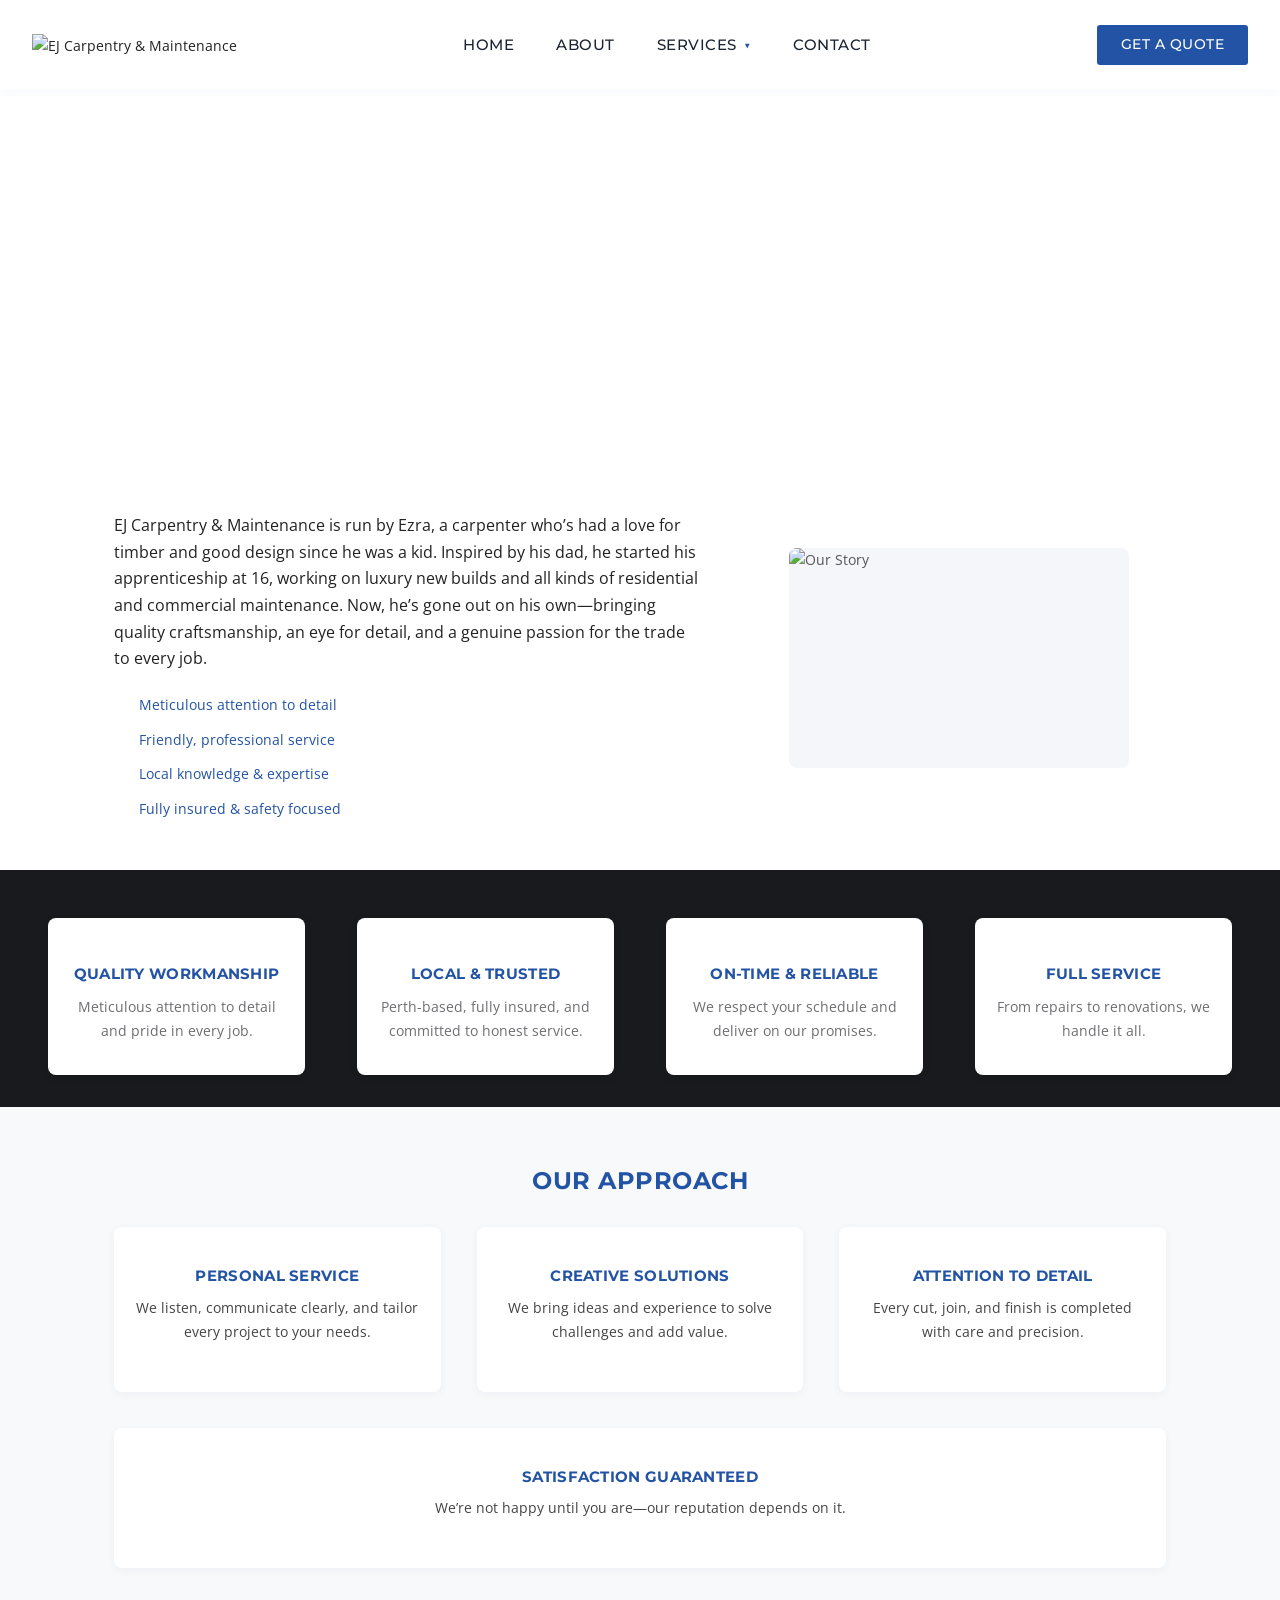
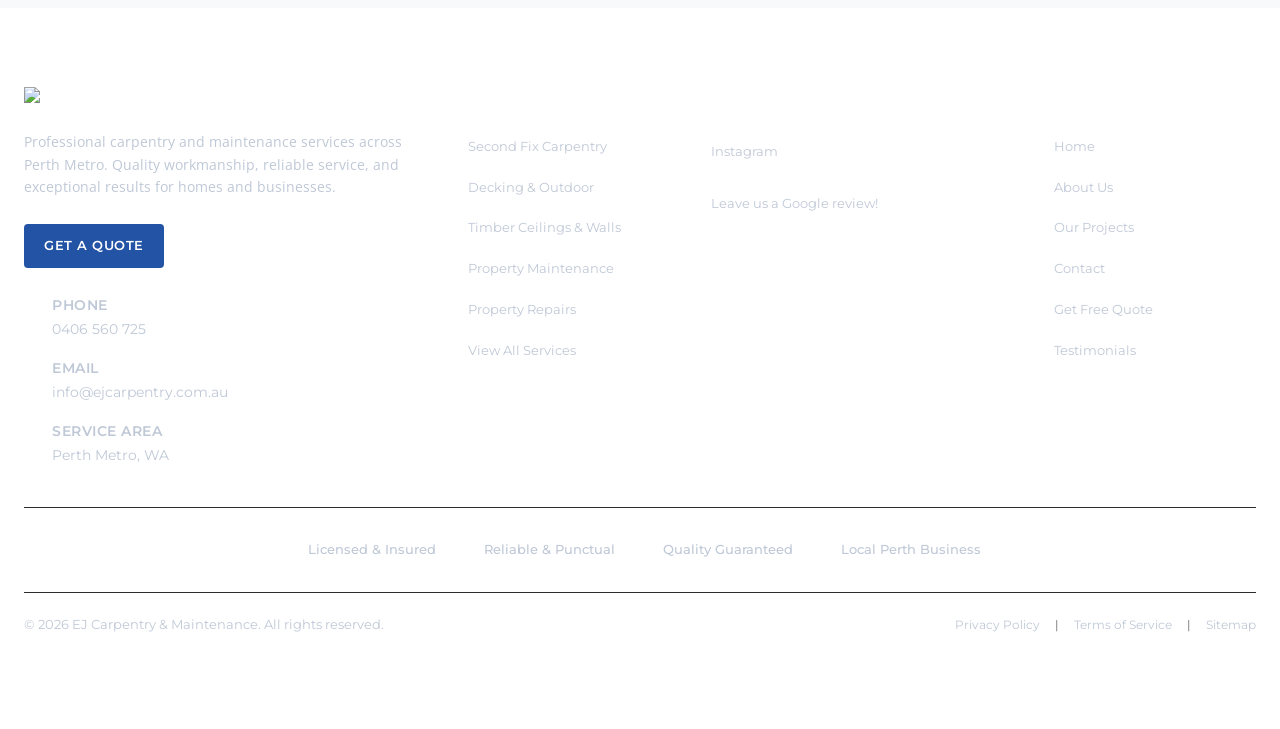
==== page-about.html @ 27dc1018 "Add files via upload" ====
<!DOCTYPE html>
<html lang="en-US">
<head>
    <!-- Basic Page Needs -->
    <meta charset="utf-8">
    <meta name="viewport" content="width=device-width, initial-scale=1, maximum-scale=1">
    <title>About EJ Carpentry &amp; Maintenance | Perth Carpentry Experts</title>
    <meta name="author" content="EJ Carpentry &amp; Maintenance">
    <meta name="description" content="Learn about EJ Carpentry &amp; Maintenance, your trusted local carpenter in Perth. Specializing in quality carpentry, property maintenance, decking, timber ceilings &amp; walls, and repairs for homes and businesses across Perth Metro. Reliable, professional, and fully insured.">
    <meta name="keywords" content="Perth carpentry, carpentry in Perth, local carpenter Perth, Perth carpenter, carpentry services Perth, property maintenance Perth, decking Perth, timber ceilings Perth, carpentry repairs Perth, EJ Carpentry, about EJ Carpentry, about Perth carpenter">
    <link rel="canonical" href="https://www.ejcarpentry.com.au/page-about.html">
    <!-- Open Graph / Facebook -->
    <meta property="og:title" content="About EJ Carpentry &amp; Maintenance | Perth Carpentry Experts">
    <meta property="og:description" content="Meet your local Perth carpenter. Learn about our experience, values, and commitment to quality carpentry and property maintenance in Perth.">
    <meta property="og:type" content="website">
    <meta property="og:url" content="https://www.ejcarpentry.com.au/page-about.html">
    <meta property="og:image" content="https://www.ejcarpentry.com.au/assets/ezimg/logo/wlogo.png">
    <!-- Twitter Card -->
    <meta name="twitter:card" content="summary_large_image">
    <meta name="twitter:title" content="About EJ Carpentry &amp; Maintenance | Perth Carpentry Experts">
    <meta name="twitter:description" content="Meet your local Perth carpenter. Learn about our experience, values, and commitment to quality carpentry and property maintenance in Perth.">
    <meta name="twitter:image" content="https://www.ejcarpentry.com.au/assets/ezimg/logo/wlogo.png">
    <!-- Favicon and Touch Icons  -->
    <link rel="shortcut icon" href="assets/img/ezfalcon.png">
    <link rel="apple-touch-icon-precomposed" href="assets/img/ezfalcon.png">
    <!-- Theme Style -->
    <link rel="stylesheet" type="text/css" href="style.css">
    <!-- Colors -->
    <link rel="stylesheet" type="text/css" href="assets/css/colors/color1.css" id="colors">
</head>
<body class="header-fixed page no-sidebar header-style-2 topbar-style-2 menu-has-search">

<!-- ========== NAVIGATION BAR START (DO NOT REMOVE) ========== -->
<div id="site-header-wrap">
    <div id="top-bar" class="top-bar-desktop-only">
        <div id="top-bar-inner" class="container">
            <div class="top-bar-inner-wrap">
                <div class="top-bar-content-centered-better">
                    <span class="service-area"><i class="fa fa-map-marker"></i> Service Area: Perth Metro, WA</span>
                    <span class="topbar-separator">|</span>
                    <span class="phone"><i class="fa fa-phone"></i> 0406 560 725</span>
                </div>
            </div>
        </div>
    </div>
    <style>
    .top-bar-desktop-only {
        background: #f5f5f5;
        border-bottom: 1px solid #e0e0e0;
        font-family: 'Open Sans', sans-serif;
        font-size: 1em;
        color: #444;
        display: flex;
        justify-content: center;
        align-items: center;
    }
    #top-bar-inner {
        width: 100%;
        display: flex;
        justify-content: center;
    }
    .top-bar-inner-wrap {
        width: 100%;
        display: flex;
        justify-content: center;
    }
    .top-bar-content-centered-better {
        display: flex;
        justify-content: center;
        align-items: center;
        gap: 48px;
        padding: 8px 0;
        width: 100%;
    }
    .top-bar-content-centered-better .service-area {
        color: #2353a4;
        font-weight: 500;
        font-size: 1em;
        display: flex;
        align-items: center;
        gap: 6px;
    }
    .top-bar-content-centered-better .phone {
        color: #444;
        font-weight: 500;
        font-size: 1em;
        display: flex;
        align-items: center;
        gap: 6px;
    }
    .topbar-separator {
        color: #bbb;
        font-size: 1.2em;
        font-weight: 400;
        margin: 0 24px;
    }
    @media (max-width: 900px) {
        .top-bar-desktop-only {
            display: none !important;
        }
    }
    </style>
    <header id="site-header">
        <div class="custom-navbar-container">
            <div class="navbar-logo">
                <a href="index.html" rel="home" class="main-logo">
                    <img src="assets/ezimg/logo/wlogo.png" alt="EJ Carpentry & Maintenance" width="186" height="39" data-retina="assets/img/logo-small@2x.png" data-width="186" data-height="39">
                </a>
            </div>
            <nav class="navbar-center-menu" id="main-navbar-menu">
                <ul class="navbar-menu">
                    <li><a href="index.html">HOME</a></li>
                    <li><a href="page-about.html">ABOUT</a></li>
                    <li class="menu-item-has-children services-dropdown">
                        <a href="page-services.html">SERVICES</a>
                        <ul class="sub-menu">
                            <li><a href="page-services.html">All services</a></li>
                            <li><a href="page-services.html#decking">Decking</a></li>
                            <li><a href="page-services.html#timber">Timber Ceilings &amp; Walls</a></li>
                            <li><a href="page-services.html#maintenance">Property Maintenance</a></li>

                            <li><a href="page-services.html#more">Second Fix Carpentry</a></li>
                        </ul>
                    </li>

                    <li><a href="page-contact.html">CONTACT</a></li>
                </ul>
            </nav>
            <div class="navbar-right-group">
                <a href="#contact-form" class="get-a-quote-btn">GET A QUOTE</a>
                <button class="navbar-hamburger" id="navbar-hamburger" aria-label="Open menu">
                    ☰
                </button>
            </div>
        </div>
    </header>
</div>
<!-- ========== NAVIGATION BAR END (DO NOT REMOVE) ========== -->

<!-- ========== MAIN CONTENT START (PUT YOUR CONTENT BELOW) ========== -->

<!-- Add sticky header CSS -->
<style>
#site-header-wrap, #site-header {
    position: sticky;
    top: 0;
    z-index: 1002;
    background: #fff;
    box-shadow: 0 2px 8px rgba(35,83,164,0.04);
}
@media (max-width: 900px) {
    #site-header-wrap, #site-header {
        position: sticky;
        top: 0;
        z-index: 1002;
    }
}
</style>

<!-- Add sticky header CSS (match index.html) -->
<style>
.header-fixed #site-header-wrap, .header-fixed #site-header {
    position: fixed;
    top: 0;
    left: 0;
    right: 0;
    z-index: 1002;
    background: #fff;
    box-shadow: 0 2px 8px rgba(35,83,164,0.04);
}
body.header-fixed {
    padding-top: 90px;
}
@media (max-width: 900px) {
    .header-fixed #site-header-wrap, .header-fixed #site-header {
        position: fixed;
        top: 0;
        left: 0;
        right: 0;
        z-index: 1002;
    }
    body.header-fixed {
        padding-top: 76px;
    }
}
</style>

<!-- HERO SECTION -->
<div class="about-hero-section" style="position: relative; width: 100%; height: 340px; background: url('assets/ezimg/home/hero/slider-1.jpg') center center/cover no-repeat; display: flex; flex-direction: column; align-items: center; justify-content: center;">
    <div style="position: relative; z-index: 2; display: flex; flex-direction: column; align-items: center; justify-content: center; width: 100%;">
        <h1 style="color: #fff; font-family: 'Montserrat', sans-serif; font-size: 2.2em; font-weight: 800; text-transform: uppercase; letter-spacing: 1.2px; margin: 0 0 10px 0; text-align: center;">About Us</h1>
        <div style="font-family: 'Open Sans', sans-serif; color: #fff; font-size: 1.08em; font-weight: 400; letter-spacing: 0.2px; text-align: center;">Professional Carpentry & Maintenance in Perth, WA</div>
    </div>
</div>

<!-- OUR STORY/VALUES SECTION (expanded) -->
<div class="about-story-section" style="background: #fff; padding: 64px 0 48px 0;">
    <div class="about-story-container" style="max-width: 1100px; margin: 0 auto; padding: 0 24px; display: flex; flex-wrap: wrap; gap: 48px; align-items: center;">
        <div class="about-story-text" style="flex: 2 1 400px; min-width: 320px;">
            <h2 style="font-family: 'Montserrat', sans-serif; font-size: 1.7em; font-weight: 700; color: #2353a4; margin-bottom: 18px; text-transform: uppercase; letter-spacing: 0.5px;"><!-- Add a title here --></h2>
            <p style="font-family: 'Open Sans', sans-serif; font-size: 1.12em; color: #222; line-height: 1.7;">
                EJ Carpentry & Maintenance is run by Ezra, a carpenter who’s had a love for timber and good design since he was a kid. Inspired by his dad, he started his apprenticeship at 16, working on luxury new builds and all kinds of residential and commercial maintenance. Now, he’s gone out on his own—bringing quality craftsmanship, an eye for detail, and a genuine passion for the trade to every job.
            </p>
            <p style="font-family: 'Open Sans', sans-serif; font-size: 1.12em; color: #222; line-height: 1.7;">
                <!-- Add more here for a sepparation of paragraph -->
            </p>
            <ul style="font-family: 'Open Sans', sans-serif; color: #2353a4; font-size: 1em; line-height: 1.7; padding-left: 18px; margin: 18px 0 0 0;">
                <li style="margin-bottom: 8px;"><i class="fa fa-check-circle" style="color:#2353a4; margin-right:7px;"></i> Meticulous attention to detail</li>
                <li style="margin-bottom: 8px;"><i class="fa fa-check-circle" style="color:#2353a4; margin-right:7px;"></i> Friendly, professional service</li>
                <li style="margin-bottom: 8px;"><i class="fa fa-check-circle" style="color:#2353a4; margin-right:7px;"></i> Local knowledge & expertise</li>
                <li><i class="fa fa-check-circle" style="color:#2353a4; margin-right:7px;"></i> Fully insured & safety focused</li>
            </ul>
        </div>
        <div class="about-story-image" style="flex: 1 1 320px; min-width: 260px; display: flex; align-items: center; justify-content: center;">
            <img src="assets/ezimg/home/370x250/Image2-370x250.jpg" alt="Our Story" style="width: 340px; height: 220px; object-fit: cover; border-radius: 8px; background: #f5f6fa;">
        </div>
    </div>
</div>

<!-- ICON INFO BOXES SECTION (black bg, white boxes, blue icons/titles, light grey text) -->
<style>
.about-icon-boxes-section {
    background: #181a1d;
    padding: 48px 0 32px 0;
}
.about-icon-box {
    background: #fff !important;
    border-radius: 8px;
    padding: 32px 18px;
    text-align: center;
    box-shadow: 0 2px 8px rgba(0,0,0,0.10);
    flex: 1 1 220px;
    min-width: 220px;
    margin: 0 8px;
}
.about-icon-box i, .about-icon-box h4 {
    color: #2353a4 !important;
}
.about-icon-box h4 {
    font-family: 'Montserrat', sans-serif;
    font-size: 1.1em;
    font-weight: 700;
    margin-bottom: 10px;
    text-transform: uppercase;
    letter-spacing: 0.3px;
}
.about-icon-box p {
    font-family: 'Open Sans', sans-serif;
    color: #6d6e71 !important;
    font-size: 1em;
    margin: 0;
}
</style>
<div class="about-icon-boxes-section">
    <div class="about-icon-boxes-container" style="max-width: 1200px; margin: 0 auto; display: flex; flex-wrap: wrap; gap: 36px; justify-content: center;">
        <div class="about-icon-box">
            <div style="font-size: 2.5em; margin-bottom: 12px;"><i class="autora-icon-quality"></i></div>
            <h4>Quality Workmanship</h4>
            <p>Meticulous attention to detail and pride in every job.</p>
        </div>
        <div class="about-icon-box">
            <div style="font-size: 2.5em; margin-bottom: 12px;"><i class="autora-icon-author"></i></div>
            <h4>Local & Trusted</h4>
            <p>Perth-based, fully insured, and committed to honest service.</p>
        </div>
        <div class="about-icon-box">
            <div style="font-size: 2.5em; margin-bottom: 12px;"><i class="autora-icon-time"></i></div>
            <h4>On-Time & Reliable</h4>
            <p>We respect your schedule and deliver on our promises.</p>
        </div>
        <div class="about-icon-box">
            <div style="font-size: 2.5em; margin-bottom: 12px;"><i class="fa fa-wrench"></i></div>
            <h4>Full Service</h4>
            <p>From repairs to renovations, we handle it all.</p>
        </div>
    </div>
</div>

<!-- OUR APPROACH SECTION -->
<div class="about-approach-section" style="background: #f8f9fa; padding: 56px 0 40px 0;">
    <div class="about-approach-container" style="max-width: 1100px; margin: 0 auto; padding: 0 24px;">
        <h2 style="font-family: 'Montserrat', sans-serif; font-size: 1.7em; font-weight: 700; color: #2353a4; margin-bottom: 28px; text-transform: uppercase; letter-spacing: 0.5px; text-align: center;">Our Approach</h2>
        <div style="display: flex; flex-wrap: wrap; gap: 36px; justify-content: center; align-items: flex-start;">
            <div style="flex: 1 1 260px; min-width: 220px; background: #fff; border-radius: 8px; padding: 28px 18px; text-align: center; box-shadow: 0 2px 8px rgba(35,83,164,0.06);">
                <div style="font-size: 2.2em; color: #2353a4; margin-bottom: 10px;"><i class="fa fa-handshake-o"></i></div>
                <h4 style="font-family: 'Montserrat', sans-serif; font-size: 1.08em; font-weight: 700; color: #2353a4; margin-bottom: 8px; text-transform: uppercase; letter-spacing: 0.3px;">Personal Service</h4>
                <p style="font-family: 'Open Sans', sans-serif; color: #444; font-size: 0.98em;">We listen, communicate clearly, and tailor every project to your needs.</p>
            </div>
            <div style="flex: 1 1 260px; min-width: 220px; background: #fff; border-radius: 8px; padding: 28px 18px; text-align: center; box-shadow: 0 2px 8px rgba(35,83,164,0.06);">
                <div style="font-size: 2.2em; color: #2353a4; margin-bottom: 10px;"><i class="fa fa-lightbulb-o"></i></div>
                <h4 style="font-family: 'Montserrat', sans-serif; font-size: 1.08em; font-weight: 700; color: #2353a4; margin-bottom: 8px; text-transform: uppercase; letter-spacing: 0.3px;">Creative Solutions</h4>
                <p style="font-family: 'Open Sans', sans-serif; color: #444; font-size: 0.98em;">We bring ideas and experience to solve challenges and add value.</p>
            </div>
            <div style="flex: 1 1 260px; min-width: 220px; background: #fff; border-radius: 8px; padding: 28px 18px; text-align: center; box-shadow: 0 2px 8px rgba(35,83,164,0.06);">
                <div style="font-size: 2.2em; color: #2353a4; margin-bottom: 10px;"><i class="fa fa-cogs"></i></div>
                <h4 style="font-family: 'Montserrat', sans-serif; font-size: 1.08em; font-weight: 700; color: #2353a4; margin-bottom: 8px; text-transform: uppercase; letter-spacing: 0.3px;">Attention to Detail</h4>
                <p style="font-family: 'Open Sans', sans-serif; color: #444; font-size: 0.98em;">Every cut, join, and finish is completed with care and precision.</p>
            </div>
            <div style="flex: 1 1 260px; min-width: 220px; background: #fff; border-radius: 8px; padding: 28px 18px; text-align: center; box-shadow: 0 2px 8px rgba(35,83,164,0.06);">
                <div style="font-size: 2.2em; color: #2353a4; margin-bottom: 10px;"><i class="fa fa-thumbs-up"></i></div>
                <h4 style="font-family: 'Montserrat', sans-serif; font-size: 1.08em; font-weight: 700; color: #2353a4; margin-bottom: 8px; text-transform: uppercase; letter-spacing: 0.3px;">Satisfaction Guaranteed</h4>
                <p style="font-family: 'Open Sans', sans-serif; color: #444; font-size: 0.98em;">We’re not happy until you are—our reputation depends on it.</p>
            </div>
        </div>
    </div>
</div>


<!-- ========== MAIN CONTENT END ========== -->

<!-- ========== FOOTER START (DO NOT REMOVE) ========== -->

<footer id="footer" class="custom-footer">
    <div class="footer-container">
        <!-- Footer Main Content -->
        <div class="footer-main">
            <!-- Company Info & Contact -->
            <div class="footer-section company-info">
                <img src="assets/ezimg/logo/blogo.png" alt="EJ Carpentry & Maintenance Logo" class="footer-logo">
                <p class="footer-description">
                    Professional carpentry and maintenance services across Perth Metro. Quality workmanship, reliable service, and exceptional results for homes and businesses.
                </p>
                <a href="#contact-form" class="footer-quote-btn">GET A QUOTE</a>
                <div class="footer-contact-info">
                    <div class="contact-item">
                        <i class="fa fa-phone"></i>
                        <div>
                            <span class="contact-label">Phone</span>
                            <a href="tel:0406560725">0406 560 725</a>
                        </div>
                    </div>
                    <div class="contact-item">
                        <i class="fa fa-envelope"></i>
                        <div>
                            <span class="contact-label">Email</span>
                            <a href="mailto:info@ejcarpentry.com.au">info@ejcarpentry.com.au</a>
                        </div>
                    </div>
                    <div class="contact-item">
                        <i class="fa fa-map-marker"></i>
                        <div>
                            <span class="contact-label">Service Area</span>
                            <span>Perth Metro, WA</span>
                        </div>
                    </div>
                </div>
            </div>
            <!-- Services -->
            <div class="footer-section services-section">
                <h3 class="footer-heading">Our Services</h3>
                <ul class="footer-services-list">
                    <li><a href="page-services.html#second-fix">Second Fix Carpentry</a></li>
                    <li><a href="page-services.html#decking">Decking & Outdoor</a></li>
                    <li><a href="page-services.html#timber">Timber Ceilings & Walls</a></li>
                    <li><a href="page-services.html#maintenance">Property Maintenance</a></li>
                    <li><a href="page-services.html#repairs">Property Repairs</a></li>
                    <li><a href="page-services.html">View All Services</a></li>
                </ul>
            </div>
            <!-- Social Media & Quote -->
            <div class="footer-section social-quote-section">
                <h3 class="footer-heading">Connect With Us</h3>
                <div class="social-media-links">
                    <a href="https://www.instagram.com/ejcarpentryperth/" class="social-link instagram">
                        <span>Instagram</span>
                    </a>
                    <a href="https://www.google.com/search?sca_esv=08bd8e8cec846723&rlz=1C1RXQR_enAU1032AU1032&biw=1920&bih=919&sxsrf=AE3TifPeW49uuhjkOarSR4eZjUa18ZDEkw:1755004799136&si=AMgyJEtREmoPL4P1I5IDCfuA8gybfVI2d5Uj7QMwYCZHKDZ-E7YZXuAmds8Ypba2EKTiUzhorrMTKtE_ER0H8uKC8iXpspwUWaAnAVx9rw0KBTqGuSzBZEDGRECk1MGV3msphlt_KM6PScI9pFAr9roP03vHrYOXSw%3D%3D&q=EJ+Carpentry+%26+Maintenance+Reviews&sa=X&ved=2ahUKEwiFxYatroWPAxUmumMGHX4YATAQ0bkNegQIHhAC" class="social-link google">
                        <span>Leave us a Google review!</span>
                    </a>
                </div>
            </div>
            <!-- Quick Links -->
            <div class="footer-section quick-links">
                <h3 class="footer-heading">Quick Links</h3>
                <ul class="footer-links-list">
                    <li><a href="index.html">Home</a></li>
                    <li><a href="page-about.html">About Us</a></li>
                    <li><a href="page-projects.html">Our Projects</a></li>
                    <li><a href="page-contact.html">Contact</a></li>
                    <li><a href="#contact-form">Get Free Quote</a></li>
                    <li><a href="page-testimonial.html">Testimonials</a></li>
                </ul>
            </div>
        </div>
        <!-- Trust Indicators -->
        <div class="footer-trust-section">
            <div class="trust-indicators">
                <div class="trust-item">
                    <i class="fa fa-shield"></i>
                    <span>Licensed & Insured</span>
                </div>
                <div class="trust-item">
                    <i class="fa fa-clock-o"></i>
                    <span>Reliable & Punctual</span>
                </div>
                <div class="trust-item">
                    <i class="fa fa-star"></i>
                    <span>Quality Guaranteed</span>
                </div>
                <div class="trust-item">
                    <i class="fa fa-users"></i>
                    <span>Local Perth Business</span>
                </div>
            </div>
        </div>
        <!-- Footer Bottom -->
        <div class="footer-bottom">
            <div class="footer-bottom-content">
                <div class="footer-copyright">
                    © <span id="footer-year"></span> EJ Carpentry & Maintenance. All rights reserved.
                </div>
                <div class="footer-legal">
                    <a href="#">Privacy Policy</a>
                    <span class="separator">|</span>
                    <a href="#">Terms of Service</a>
                    <span class="separator">|</span>
                    <a href="#">Sitemap</a>
                </div>
            </div>
        </div>
    </div>
</footer>

<!-- ========== FOOTER END ========== -->

<!-- Navbar CSS (copied from index.html) -->
<style>
.custom-navbar-container {
    display: flex;
    align-items: center;
    justify-content: space-between;
    max-width: 1400px;
    margin: 0 auto;
    padding: 0 32px;
    height: 90px;
    background: #fff;
    position: relative;
    z-index: 100;
}
.navbar-logo {
    flex: 0 0 auto;
    display: flex;
    align-items: center;
}
.navbar-center-menu {
    flex: 1 1 auto;
    display: flex;
    justify-content: center;
}
.navbar-menu {
    display: flex;
    gap: 38px;
    list-style: none;
    margin: 0;
    padding: 0;
    align-items: center;
}
.navbar-menu > li {
    position: relative;
}
.navbar-menu > li > a {
    font-family: 'Montserrat', sans-serif;
    font-size: 1.08em;
    font-weight: 500;
    color: #1a2330;
    text-decoration: none;
    text-transform: uppercase;
    letter-spacing: 0.5px;
    padding: 0 2px;
    transition: color 0.2s;
    background: none;
    border: none;
    outline: none;
    line-height: 90px;
    display: inline-block;
}
.navbar-menu > li > a:hover,
.navbar-menu > li > a:focus {
    color: #2353a4;
}
.services-dropdown {
    position: relative;
}
.services-dropdown > a:after {
    content: '\25BC';
    font-size: 0.7em;
    margin-left: 7px;
    vertical-align: middle;
    color: #2353a4;
}
.services-dropdown .sub-menu {
    display: none;
    position: absolute;
    left: 0;
    top: 100%;
    min-width: 210px;
    background: #fff;
    box-shadow: 0 4px 16px rgba(35,83,164,0.10);
    border-radius: 0 0 8px 8px;
    z-index: 1000;
    padding: 10px 0;
}
.services-dropdown:hover .sub-menu,
.services-dropdown:focus-within .sub-menu {
    display: block;
}
.services-dropdown .sub-menu li {
    width: 100%;
}
.services-dropdown .sub-menu a {
    display: block;
    padding: 10px 24px;
    color: #2353a4;
    font-family: 'Montserrat', sans-serif;
    font-size: 1em;
    font-weight: 500;
    text-decoration: none;
    transition: background 0.2s, color 0.2s;
    border: none;
    background: none;
}
.services-dropdown .sub-menu a:hover {
    background: #2353a4;
    color: #fff;
}
.navbar-right-group {
    display: flex;
    align-items: center;
    gap: 10px;
    min-width: 0;
}
.navbar-hamburger {
    display: none;
    background: none;
    border: none;
    cursor: pointer;
    margin-left: 8px;
    font-size: 28px;
    color: #2353a4;
    font-weight: bold;
    line-height: 1;
    padding: 8px;
    border-radius: 4px;
    transition: all 0.3s;
}
.navbar-hamburger:hover {
    background: #f0f0f0;
}
@media (max-width: 900px) {
    .top-bar-desktop-only {
        display: none !important;
    }
    .custom-navbar-container {
        padding: 0 4px;
        height: 76px;
    }
    .navbar-logo {
        padding-top: 8px;
        padding-bottom: 8px;
    }
    .navbar-logo img {
        width: 98px !important;
        height: auto !important;
        max-height: 32px;
    }
    .navbar-center-menu {
        display: none !important;
    }
    .navbar-hamburger {
        color: #2353a4 !important;
        background: none !important;
        border: none;
        font-size: 32px;
        font-weight: bold;
        line-height: 1;
        padding: 8px;
        border-radius: 4px;
        transition: all 0.3s;
        display: flex !important;
        align-items: center;
        justify-content: center;
    }
    .navbar-hamburger:focus,
    .navbar-hamburger:active,
    .navbar-hamburger:visited,
    .navbar-hamburger:hover {
        color: #2353a4 !important;
        background: none !important;
        outline: none !important;
    }
    .navbar-menu-mobile {
        display: flex;
        flex-direction: column;
        position: absolute;
        top: 60px;
        right: 0;
        width: 100vw;
        background: #fff;
        box-shadow: 0 4px 16px rgba(35,83,164,0.10);
        z-index: 2000;
        padding: 20px 0 10px 0;
        align-items: flex-start;
    }
    .navbar-menu-mobile li {
        width: 100%;
        padding: 0 24px;
        margin-bottom: 8px;
    }
    .navbar-menu-mobile li a {
        font-size: 1.1em;
        color: #222;
        font-weight: 500;
        line-height: 2.2;
        text-transform: uppercase;
        text-decoration: none;
        display: block;
        padding: 8px 0;
    }
    .navbar-menu-mobile .services-dropdown .sub-menu {
        position: static;
        box-shadow: none;
        border-radius: 0;
        min-width: 0;
        padding: 0;
        display: none;
    }
    .navbar-menu-mobile .services-dropdown.open .sub-menu {
        display: block;
    }
    .navbar-menu-mobile .services-dropdown > a:after {
        content: '\25BC';
        font-size: 0.7em;
        margin-left: 7px;
        vertical-align: middle;
        color: #222;
    }
    .navbar-menu-mobile .mobile-quote-btn {
        margin-top: 16px;
        padding: 0 24px;
    }
    .navbar-menu-mobile .mobile-quote-btn a {
        background: #2353a4;
        color: #fff;
        font-family: 'Montserrat', sans-serif;
        font-weight: 500;
        font-size: 1em;
        padding: 12px 24px;
        border: none;
        border-radius: 3px;
        text-transform: uppercase;
        letter-spacing: 0.5px;
        text-decoration: none;
        box-shadow: none;
        white-space: nowrap;
        height: auto;
        line-height: 1.7;
        vertical-align: middle;
        text-align: center;
        transition: background 0.2s, color 0.2s;
        display: block;
        width: 100%;
    }
    .navbar-menu-mobile .mobile-quote-btn a:hover {
        background: #19305a;
        color: #fff;
    }
    .get-a-quote-btn {
        display: none !important;
    }
    .navbar-right-group {
        gap: 0;
    }
}
</style>
<style>
.get-a-quote-btn {
    background: #2353a4 !important;
    color: #fff !important;
    font-family: 'Montserrat', sans-serif !important;
    font-weight: 500 !important;
    font-size: 1em !important;
    padding: 8px 24px !important;
    border: none !important;
    border-radius: 3px !important;
    text-transform: uppercase !important;
    letter-spacing: 0.5px !important;
    text-decoration: none !important;
    box-shadow: none !important;
    margin: 0 !important;
    white-space: nowrap !important;
    height: auto !important;
    line-height: 1.7 !important;
    vertical-align: middle !important;
    display: inline-block !important;
    transition: background 0.2s, color 0.2s !important;
    min-width: 0 !important;
    max-width: 100% !important;
    overflow: visible !important;
}
@media (max-width: 900px) {
    .get-a-quote-btn {
        display: none !important;
        visibility: hidden !important;
        opacity: 0 !important;
        position: absolute !important;
        left: -9999px !important;
    }
}
.get-a-quote-btn:hover {
    background: #19305a !important;
    color: #fff !important;
}
</style>
<!-- Navbar JS (copied from index.html) -->
<script>
// Hamburger menu toggle for mobile
const hamburger = document.getElementById('navbar-hamburger');
const mainMenu = document.getElementById('main-navbar-menu');
let mobileMenu = null;
function closeMobileMenu() {
    if (mobileMenu) {
        mobileMenu.remove();
        mobileMenu = null;
        hamburger.setAttribute('aria-expanded', 'false');
    }
}
function openMobileMenu() {
    closeMobileMenu();
    mobileMenu = document.createElement('ul');
    mobileMenu.className = 'navbar-menu-mobile';
    mobileMenu.innerHTML = `
        <li><a href="index.html">HOME</a></li>
        <li><a href="page-about.html">ABOUT</a></li>
        <li class="services-dropdown">
            <a href="page-services.html" tabindex="0">SERVICES</a>
            <ul class="sub-menu">
                <li><a href="page-services.html#second-fix">Second Fix Carpentry</a></li>
                <li><a href="page-services.html#decking">Decking</a></li>
                <li><a href="page-services.html#timber">Timber Ceilings &amp; Walls</a></li>
                <li><a href="page-services.html#maintenance">Property Maintenance</a></li>
                <li><a href="page-services.html#repairs">Property Repairs</a></li>
                <li><a href="page-services.html#more">And More</a></li>
            </ul>
        </li>
        <li><a href="page-projects.html">PROJECTS</a></li>
        <li><a href="page-contact.html">CONTACT</a></li>
        <li class="mobile-quote-btn"><a href="#contact-form">GET A QUOTE</a></li>
    `;
    document.querySelector('.custom-navbar-container').appendChild(mobileMenu);
    // Dropdown toggle for services
    const servicesDropdown = mobileMenu.querySelector('.services-dropdown > a');
    const subMenu = mobileMenu.querySelector('.services-dropdown .sub-menu');
    servicesDropdown.addEventListener('click', function(e) {
        e.preventDefault();
        this.parentElement.classList.toggle('open');
        this.setAttribute('aria-expanded', this.parentElement.classList.contains('open'));
    });
    servicesDropdown.addEventListener('keydown', function(e) {
        if (e.key === 'Enter' || e.key === ' ') {
            e.preventDefault();
            this.parentElement.classList.toggle('open');
            this.setAttribute('aria-expanded', this.parentElement.classList.contains('open'));
        }
    });
    subMenu.querySelectorAll('a').forEach(link => {
        link.addEventListener('click', function(e) {
            closeMobileMenu();
        });
    });
    mobileMenu.querySelectorAll('> li > a:not([href="page-services.html"])').forEach(link => {
        link.addEventListener('click', closeMobileMenu);
    });
    hamburger.setAttribute('aria-expanded', 'true');
}
hamburger.addEventListener('click', function() {
    if (mobileMenu) {
        closeMobileMenu();
    } else {
        openMobileMenu();
    }
});
hamburger.setAttribute('aria-expanded', 'false');
hamburger.setAttribute('tabindex', '0');
hamburger.addEventListener('keydown', function(e) {
    if (e.key === 'Enter' || e.key === ' ') {
        e.preventDefault();
        if (mobileMenu) {
            closeMobileMenu();
        } else {
            openMobileMenu();
        }
    }
});
window.addEventListener('resize', function() {
    if (window.innerWidth > 900) {
        closeMobileMenu();
    }
});
</script>
<!-- ========== END NAVBAR CSS & JS ========== -->

<!-- Footer CSS (copied from index.html) -->
<style>
.custom-footer {
    background: #1d1d1d;
    color: #fff;
    padding: 60px 0 0 0;
    font-family: 'Montserrat', sans-serif;
}
.footer-container {
    max-width: 1400px;
    margin: 0 auto;
    padding: 0 24px;
}
.footer-main {
    display: grid;
    grid-template-columns: 2fr 1fr 1.5fr 1fr;
    gap: 40px;
    padding-bottom: 40px;
    border-bottom: 1px solid #2c2c2c;
}
.company-info {
    grid-column: 1;
}
.footer-logo {
    width: 180px;
    height: auto;
    margin-bottom: 20px;
}
.footer-description {
    color: #bfc8d6 !important;
    font-size: 1em;
    line-height: 1.6;
    margin-bottom: 25px;
    font-family: 'Open Sans', sans-serif;
}
.footer-contact-info {
    display: flex;
    flex-direction: column;
    gap: 15px;
}
.contact-item {
    display: flex;
    align-items: flex-start;
    gap: 12px;
}
.contact-item i {
    color: #2353a4;
    font-size: 16px;
    margin-top: 2px;
    width: 16px;
}
.contact-item div {
    display: flex;
    flex-direction: column;
}
.contact-label {
    color: #fff;
    font-size: 0.9em;
    font-weight: 600;
    text-transform: uppercase;
    letter-spacing: 0.5px;
}
.contact-item a, .contact-item span {
    color: #bfc8d6;
    text-decoration: none;
    font-size: 1em;
    transition: color 0.2s;
}
.contact-item a:hover {
    color: #2353a4;
}
.services-section {
    grid-column: 2;
}
.footer-heading {
    color: #fff;
    font-size: 1.1em;
    font-weight: 600;
    margin-bottom: 20px;
    text-transform: uppercase;
    letter-spacing: 0.5px;
}
.footer-services-list, .footer-links-list {
    list-style: none;
    padding: 0;
    margin: 0;
    display: flex;
    flex-direction: column;
    gap: 10px;
}
.footer-services-list a, .footer-links-list a {
    color: #bfc8d6;
    text-decoration: none;
    font-size: 0.95em;
    transition: color 0.2s;
    display: block;
    padding: 2px 0;
}
.footer-services-list a:hover, .footer-links-list a:hover {
    color: #2353a4;
}
.social-quote-section {
    grid-column: 3;
}
.social-media-links {
    display: flex;
    flex-direction: column;
    gap: 12px;
    margin-bottom: 25px;
}
.social-link {
    display: block;
    color: #bfc8d6;
    text-decoration: none;
    font-size: 0.95em;
    transition: color 0.2s;
    padding: 8px 0;
}
.social-link:hover {
    color: #2353a4;
}
.footer-quote-section {
    background: rgba(35, 83, 164, 0.1);
    padding: 20px;
    border-radius: 6px;
    border: 1px solid rgba(35, 83, 164, 0.2);
    margin-bottom: 25px;
}
.footer-quote-section h4 {
    color: #fff;
    font-size: 1em;
    font-weight: 600;
    margin-bottom: 8px;
    text-transform: uppercase;
    letter-spacing: 0.3px;
}
.footer-quote-section p {
    color: #fff;
    font-size: 0.9em;
    margin-bottom: 15px;
    line-height: 1.4;
    font-family: 'Open Sans', sans-serif;
}
.footer-quote-btn {
    display: inline-block;
    background: #2353a4;
    color: #fff;
    padding: 10px 20px;
    text-decoration: none;
    font-size: 0.9em;
    font-weight: 600;
    text-transform: uppercase;
    letter-spacing: 0.5px;
    border-radius: 4px;
    transition: background 0.2s;
    text-align: center;
    width: auto;
    margin-bottom: 25px;
}
.footer-quote-btn:hover {
    background: #19305a;
    color: #fff;
}
.quick-links {
    grid-column: 4;
}
.footer-trust-section {
    padding: 30px 0;
    border-bottom: 1px solid #2c2c2c;
}
.trust-indicators {
    display: flex;
    justify-content: center;
    gap: 40px;
    flex-wrap: wrap;
}
.trust-item {
    display: flex;
    align-items: center;
    gap: 8px;
    color: #bfc8d6;
    font-size: 0.9em;
    font-weight: 500;
}
.trust-item i {
    color: #2353a4;
    font-size: 16px;
}
.footer-bottom {
    padding: 20px 0;
}
.footer-bottom-content {
    display: flex;
    justify-content: space-between;
    align-items: center;
    flex-wrap: wrap;
    gap: 20px;
}
.footer-copyright {
    color: #bfc8d6;
    font-size: 0.9em;
}
.footer-legal {
    display: flex;
    align-items: center;
    gap: 15px;
    flex-wrap: wrap;
}
.footer-legal a {
    color: #bfc8d6;
    text-decoration: none;
    font-size: 0.85em;
    transition: color 0.2s;
}
.footer-legal a:hover {
    color: #2353a4;
}
.separator {
    color: #666;
    font-size: 0.85em;
}
@media (max-width: 1024px) {
    .footer-main {
        grid-template-columns: 1fr 1fr;
        gap: 30px;
    }
    .company-info {
        grid-column: 1 / -1;
    }
    .services-section {
        grid-column: 1;
    }
    .social-quote-section {
        grid-column: 2;
    }
    .quick-links {
        grid-column: 1 / -1;
    }
}
@media (max-width: 700px) {
    .custom-footer {
        padding: 40px 0 0 0;
    }
    .footer-main {
        grid-template-columns: 1fr;
        gap: 30px;
    }
    .company-info, .services-section, .social-quote-section, .quick-links {
        grid-column: 1;
    }
    .trust-indicators {
        gap: 20px;
    }
    .footer-bottom-content {
        flex-direction: column;
        text-align: center;
    }
}
</style>
<script>
// Set current year in copyright
    document.addEventListener('DOMContentLoaded', function() {
        var yearSpan = document.getElementById('footer-year');
        if (yearSpan) yearSpan.textContent = new Date().getFullYear();
    });
</script>
</body>
</html>
---- style.css ----
/**
  * Name: Autora
  * Version: 1.0.1
  * Author: Themesflat
  * Author URI: http://www.themesflat.com
*/

@import url('https://fonts.googleapis.com/css?family=Montserrat:100,100i,200,200i,300,300i,400,400i,500,500i,600,600i,700,700i,800,800i,900,900i | Open+Sans:300,300i,400,400i,600,600i,700,700i,800,800i | Hind:300,400,500,600,700');

@import "assets/css/bootstrap.css";
@import "assets/css/animate.css";
@import "assets/css/animsition.css";
@import "assets/css/woocommerce.css";
@import "assets/css/owl.carousel.css";
@import "assets/css/font-awesome.css";
@import "assets/css/ionicons.css";
@import "assets/css/font-etline.css";
@import "assets/css/autora-icons.css";
@import "assets/css/shortcodes.css";

/* For Revolution Slider */
@import "includes/rev-slider/css/settings.css";
@import "includes/rev-slider/css/layers.css";
@import "includes/rev-slider/css/navigation.css";

/**
  *	Reset Browsers
  * General
  * Elements
  * Forms
  * Typography
  * Extra classes
  * Layouts
  * Column
  * Effect
  * Rev Slider
  * Top Bar
  * Header
  * Featured Title
  * Blog Post
  * Widgets
  * Pagination
  * Footer
  * Bottom
  * Scroll Top
  * Switcher
  * Boxed
  * Media Queries
*/

/* Reset Browsers
-------------------------------------------------------------- */
html,body,div,span,applet,object,iframe,h1,h2,h3,h4,h5,h6,p,blockquote,pre,a,abbr,acronym,address,big,cite,code,del,dfn,em,img,ins,kbd,q,s,samp,small,strike,strong,sub,sup,tt,var,b,u,i,center,dl,dt,dd,ol,ul,li,fieldset,form,label,legend,table,caption,tbody,tfoot,thead,tr,th,td,article,aside,canvas,details,embed,figure,figcaption,footer,header,hgroup,menu,nav,output,ruby,section,summary,time,mark,audio,video{margin:0;padding:0;border:0;outline:0;font-size:100%;font:inherit;vertical-align:baseline;font-family:inherit;font-size:100%;font-style:inherit;font-weight:inherit;}article,aside,details,figcaption,figure,footer,header,hgroup,menu,nav,section{display:block}html{font-size:62.5%;overflow-y:scroll;-webkit-text-size-adjust:100%;-ms-text-size-adjust:100%;}*,*:before,*:after{-webkit-box-sizing:border-box;-moz-box-sizing:border-box;box-sizing:border-box;}body{background:#fff;line-height:1;}article,aside,details,figcaption,figure,footer,header,main,nav,section{display:block}ol,ul{list-style:none}table{border-collapse:collapse;border-spacing:0;}caption,th,td{font-weight:normal;text-align:left;}blockquote:before,blockquote:after,q:before,q:after{content:'';content:none;}blockquote,q{quotes:none}a:focus{outline:none}a:hover,a:active{outline:0}a img{border:0}img{max-width:100%;height:auto;}select{max-width:100%}

/* General
-------------------------------------------------------------- */
body,
button,
input,
select,
textarea { font-family: 'Open Sans', sans-serif; font-weight: 400; color: #555555; font-size: 14px; line-height: 24px; background-color: #fff; -webkit-font-smoothing: antialiased; -moz-osx-font-smoothing: grayscale; text-rendering: optimizeLegibility; overflow-x: hidden; overflow-y: auto; }
img { height: auto; max-width: 100%; vertical-align: middle; -ms-interpolation-mode: bicubic }
p { margin: 0 0 20px; }
strong,
b,
cite { font-weight: bold; }
dfn,
cite,
em,
i,
blockquote { font-style: italic; }
blockquote { position: relative; background-color: transparent;  margin: 0px; padding: 0 0 0 32px; }
blockquote > p:last-child { margin-bottom: 0; }
blockquote cite { position: absolute; right: 0; bottom: 0; }
blockquote em,
blockquote i { font-style: normal; }
abbr,
acronym { border-bottom: 1px dotted #e0e0e0; cursor: help; }
mark,
ins { text-decoration: none; }
sup,
sub { font-size: 75%; height: 0; line-height: 0; position: relative; vertical-align: baseline; }
sup { top: -6px; }
sub { bottom: -3px; }
small { font-size: 75%; }
big { font-size: 125%; }
address { font-style: italic; margin: 0 0 20px; }
code,
kbd,
tt,
var,
samp,
pre { margin: 20px 0; padding: 4px 12px; background: #f5f5f5; border: 1px solid #e0e0e0; overflow-x: auto;  -webkit-hyphens: none; -moz-hyphens: none; hyphens: none; border-radius: 0; height: auto; }

/* Elements
-------------------------------------------------------------- */
html { -webkit-box-sizing: border-box; -moz-box-sizing: border-box; box-sizing: border-box; }
*,
*:before,
*:after { -webkit-box-sizing: inherit; -moz-box-sizing: inherit; box-sizing: inherit; }
hr { background-color: #e0e0e0; border: 0; height: 1px; margin-bottom: 20px; }

/* List */
ul,
ol { padding: 0; margin: 0 0 20px 20px; }
ul { list-style: disc; }
ol { list-style: decimal; }
li > ul,
li > ol { margin-bottom: 0; }
li { list-style: none;}
ul li,
ol li { padding: 0.1em 0; }
dl,
dd { margin: 0 0 20px; }
dt { font-weight: bold; }
del, .disable { text-decoration: line-through; filter: alpha(opacity=50); opacity: 0.5;}

/* Table */
table,
th,
td { border: 1px solid #e0e0e0; }
table { border-collapse: separate; border-spacing: 0; border-width: 1px 0 0 1px; margin: 0 0 30px; table-layout: fixed; width: 100%; }
caption, th, td { font-weight: normal; text-align: left; }
th { border-width: 0 1px 1px 0; font-weight: bold; }
td { border-width: 0 1px 1px 0; }
th,
td { padding: 8px 12px; }
a:hover { text-decoration: none; }

/* Media */
embed,
iframe,
object,
video { margin-bottom: 20px; max-width: 100%; vertical-align: middle; }
p > embed,
p > iframe,
p > object,
p > video { margin-bottom: 0; }

/* Accessibility - Text meant only for screen readers */
.screen-reader-text { clip: rect(1px, 1px, 1px, 1px); position: absolute !important; height: 1px; width: 1px; overflow: hidden; }
.screen-reader-text:focus { background-color: #f1f1f1; border-radius: 3px; box-shadow: 0 0 2px 2px rgba(0, 0, 0, 0.6); clip: auto !important; color: #21759b; display: block; height: auto; left: 5px; line-height: normal; padding: 15px 23px 14px; text-decoration: none; top: 5px; width: auto; z-index: 100000; }

/* Forms
-------------------------------------------------------------- */
/* Fixes */
button,
input { line-height: normal; }
button, input, select, textarea { font-size: 100%; line-height: inherit; margin: 0; vertical-align: baseline; }
input,
textarea { font-size: 1em; max-width: 100%; background-image: -webkit-linear-gradient(rgba(255, 255, 255, 0), rgba(255, 255, 255, 0)); /* Removing the inner shadow on iOS inputs */ }
textarea { overflow: auto; /* Removes default vertical scrollbar in IE6/7/8/9 */ vertical-align: top; /* Improves readability and alignment in all browsers */ }
input[type="checkbox"] { display: inline; }
button,
input[type="button"],
input[type="reset"],
input[type="submit"] { line-height: 1; cursor: pointer; -webkit-appearance: button; border: 0; }
input[type="checkbox"],
input[type="radio"] { padding: 0; /* Addresses excess padding in IE8/9 */ }
input[type="search"] { -webkit-appearance: textfield; /* Addresses appearance set to searchfield in S5, Chrome */ }
input[type="search"]::-webkit-search-decoration { /* Corrects inner padding displayed oddly in S5, Chrome on OSX */ -webkit-appearance: none; }
button::-moz-focus-inner,
input::-moz-focus-inner { border: 0; padding: 0; }

/* Remove chrome yellow autofill */
input:-webkit-autofill { -webkit-box-shadow: 0 0 0px 1000px #f7f7f7 inset }

/* Reset search styling */
input[type="search"] { outline: 0 }
input[type="search"]::-webkit-search-decoration,
input[type="search"]::-webkit-search-cancel-button,
input[type="search"]::-webkit-search-results-button,
input[type="search"]::-webkit-search-results-decoration { display: none }

/* Input normal */
select,
textarea,
input[type="text"],
input[type="password"],
input[type="datetime"],
input[type="datetime-local"],
input[type="date"],
input[type="month"],
input[type="time"],
input[type="week"],
input[type="number"],
input[type="email"],
input[type="url"],
input[type="search"],
input[type="tel"],
input[type="color"] { color: #777; border: 1px solid #e7e7e7; padding: 13px 20px; letter-spacing: 0px; background-color: transparent; line-height: inherit; width: 100%; margin-bottom: 14px; height: auto; text-shadow: none; -webkit-box-shadow: none; -moz-box-shadow: none; box-shadow: none; -webkit-box-sizing: border-box; -moz-box-sizing: border-box; box-sizing: border-box; -webkit-transition: border ease .238s; -moz-transition: border ease .238s; transition: border ease .238s; }

/* Contact Form 7 */
.wpcf7-form select,
.wpcf7-form textarea,
.wpcf7-form input { margin-bottom: 0; }

/* Input focus */
textarea:focus,
input[type="text"]:focus,
input[type="password"]:focus,
input[type="datetime"]:focus,
input[type="datetime-local"]:focus,
input[type="date"]:focus,
input[type="month"]:focus,
input[type="time"]:focus,
input[type="week"]:focus,
input[type="number"]:focus,
input[type="email"]:focus,
input[type="url"]:focus,
input[type="search"]:focus,
input[type="tel"]:focus,
input[type="color"]:focus { border-color: #2353a4; outline: 0; -webkit-box-shadow: none; -moz-box-shadow: none; box-shadow: none; }

/* Button */
button,
input[type="button"],
input[type="reset"],
input[type="submit"] {  letter-spacing: 0.5px;  font-weight: 600;  text-transform: uppercase; background-color: #2353a4; color: #fff; padding: 16px 30px; display: inline-block; font-family: 'Montserrat', sans-serif; -webkit-appearance: none; -webkit-transition: all ease 0.3s; -moz-transition: all ease 0.3s; transition: all ease 0.3s; }

/* Button hover + focus */
button:hover,
input[type="button"]:hover,
input[type="reset"]:hover,
input[type="submit"]:hover,
button:focus,
input[type="button"]:focus,
input[type="reset"]:focus,
input[type="submit"]:focus { outline: 0; background-color: #222; }

/* Placeholder color */
::-webkit-input-placeholder { color: #999; }
:-moz-placeholder { color: #999; }
::-moz-placeholder { color: #999; opacity: 1; }/* Since FF19 lowers the opacity of the placeholder by default */ }
:-ms-input-placeholder { color: #999; }

/* Links */
a { color: #222; outline: 0; text-decoration: none; -webkit-transition: all 0.3s ease; -moz-transition: all 0.3s ease;  -ms-transition: all 0.3s ease;   -o-transition: all 0.3s ease;      transition: all 0.3s ease;}
a:hover,
a:focus,
a:active { outline: 0; color: #2353a4; text-decoration: none }

/* Typography
-------------------------------------------------------------- */
h1,
h2,
h3,
h4,
h5,
h6 { font-family: 'Montserrat', sans-serif; color: #222; font-weight: 600; line-height: 1.5; margin: 0 0 15px; text-rendering: optimizeLegibility; }

h1 { font-size: 2.428em; } /* 34px */
h2 { font-size: 2em; } /* 30px */
h3 { font-size: 1.714em; } /* 24px */
h4 { font-size: 1.428em; } /* 20px */
h5 { font-size: 1.2em; } /* 18px */
h6 { font-size: 1.142em; } /* 16px */

h1 a,
h2 a,
h3 a,
h4 a,
h5 a,
h6 a { color: inherit }

/* Extra classes
-------------------------------------------------------------- */
.no-margin { margin: 0px !important; }
.no-border { border: 0px !important; }
.no-letter-spacing { letter-spacing: 0px !important;; }
.max-width-770 { max-width: 770px !important; }
.max-width-680 { max-width: 680px !important; }

.font-heading { font-family: 'Montserrat', sans-serif; }

.font-size-35 { font-size: 35px !important; }
.font-size-30 { font-size: 30px !important; }
.font-size-28 { font-size: 28px !important; }
.font-size-16 { font-size: 16px !important; }
.font-size-14 { font-size: 14px !important; }

.font-weight-700 { font-weight: 700 !important; }
.font-weight-600 { font-weight: 600 !important; }
.font-weight-400 { font-weight: 400 !important; }

.line-height-62 { line-height: 62px !important; }
.line-height-50 { line-height: 50px !important; }
.line-height-39 { line-height: 39px !important; }
.line-height-28 { line-height: 28px !important; }
.line-height-27 { line-height: 27px !important; }
.line-height-26 { line-height: 26px !important; }
.line-height-24 { line-height: 24px !important; }
.line-height-normal { line-height: normal !important; }

.letter-spacing-1-4 { letter-spacing: 1.4px !important; }
.letter-spacing-1-1 { letter-spacing: 1.1px !important; }
.letter-spacing-03 { letter-spacing: 0.3px !important; }
.letter-spacing-01 { letter-spacing: 0.1px !important; }
.letter-spacing-005 { letter-spacing: -0.05px !important; }

.text-accent { color: #2353a4 !important; }
.text-white { color: #fff !important; }
.text-808 { color: #808080 !important; }
.text-777 { color: #777 !important; }
.text-666 { color: #666 !important; }

.bg-light-grey { background-color: #f3f4f6 !important; }
.bg-white-column { background-color: #fff !important;}
.bg-light-snow { background-color: #fafafb; }
.bg-f7f { background-color: #f7f7f7 !important;}
.bg-ffc { background-color: #2353a4 !important;}
.bg-row-1 { background: url('assets/img/page/bg-quote.jpg') center center no-repeat; background-size: cover; }
.bg-row-2 { background: url('assets/img/page/bg-iconbox.jpg') center center no-repeat; background-size: cover; }

.padding-top-45 { padding-top: 45px !important; }
.padding-top-17 { padding-top: 17px !important; }
.padding-top-16 { padding-top: 16px !important; }

.padding-left-13 { padding-left: 13px !important; }
.padding-left-7 { padding-left: 7px !important; }

.margin-top-55 { margin-top: 55px !important; }
.margin-top-51 { margin-top: 51px !important; }
.margin-top-40 { margin-top: 40px !important; }
.margin-top-33 { margin-top: 33px !important; }
.margin-top-30 { margin-top: 30px !important; }
.margin-top-28 { margin-top: 28px !important; }
.margin-top-27 { margin-top: 27px !important; }
.margin-top-22 { margin-top: 22px !important; }
.margin-top-20 { margin-top: 20px !important; }
.margin-top-18 { margin-top: 18px !important; }
.margin-top-14 { margin-top: 14px !important; }
.margin-top-13 { margin-top: 13px !important; }
.margin-top-11 { margin-top: 11px !important; }
.margin-top-7 { margin-top: 7px !important; }
.margin-top-3 { margin-top: 3px !important; }

.margin-bottom-43 { margin-bottom: 43px !important; }
.margin-bottom-31 { margin-bottom: 31px !important; }
.margin-bottom-30 { margin-bottom: 30px !important; }
.margin-bottom-23 { margin-bottom: 23px !important; }
.margin-bottom-15 { margin-bottom: 15px !important; }
.margin-bottom-14 { margin-bottom: 14px !important; }

.margin-right-18 { margin-right: 18px !important; }
.margin-right-10 { margin-right: 10px !important; }
.margin-right-12 { margin-right: 12px !important; }
.margin-right-8 { margin-right: 8px !important; }
.margin-right-6 { margin-right: 6px !important; }

.position-relative { position: relative; }

.right-38 { right: 38px !important; }
.maxwidth-99 { max-width: 99% !important; }

/* Layouts
-------------------------------------------------------------- */
#main-content { padding: 81px 0px; }
body.page #main-content { padding-top: 0; padding-bottom: 0; }

/* Inner Content */
#inner-content,
#inner-sidebar { position: relative; z-index: 1; }

/* Sidebar Right */
.sidebar-right #site-content { float: left; width: 71.9%; }
.sidebar-right.width-73 #site-content {width: 73.1%; }
.sidebar-right.width-71 #site-content {width: 71.8%; }
.sidebar-right #sidebar { float: right; width: 23.1%; }

/* Sidebar left */
.sidebar-left #site-content { float: right; width: 71.7%; }
.sidebar-left #sidebar { float: left; width: 23.1%; }


/* No Sidebar */
.no-sidebar #site-content { width: 100% !important; max-width: none !important; float: none !important; }

/* Column
-------------------------------------------------------------- */
.row.gutter-16 { margin-left: -8px; margin-right: -8px; }
.row.gutter-16 > [class*="col-"] { padding-left: 8px; padding-right: 8px; }

.themesflat-row.separator.light > [class*="col"]  { border-left: 1px solid rgba(255,255,255, 0.2); }
.themesflat-row.separator.light > [class*="col"]:first-child { border-left: 0px; }

.themesflat-row.gutter-15 { margin-left: -7.5px; margin-right: -7.5px; }
.themesflat-row.gutter-15 > [class*="col"] { padding-left: 7.5px; padding-right: 7.5px; }
.themesflat-row.gutter-30 { margin-left: -15px; margin-right: -15px; }
.themesflat-row.gutter-30 > [class*="col"] { padding-left: 15px; padding-right: 15px; }

.themesflat-row .span_1_of_4 { width: 33.333333%; float: left; }
.themesflat-row .span_1_of_3 { width: 25%; float: left; }
.themesflat-row .span_1_of_6 { width: 50%; float: left; }
.themesflat-row .span_1_of_12 { width: 100%; }

.themesflat-row.separator.drank > [class*="span_"]  { border-left: 1px solid #f2f2f2; }
.themesflat-row.separator.drank > [class*="span_"]:first-child { border-left: 0px; }

/* Effect
-------------------------------------------------------------- */
.data-effect .data-effect-item { position: relative; overflow: hidden; }
.overlay-effect { position: absolute; top: 0; left: 0; width: 100%; height: 100%; opacity: 0; visibility: hidden; -webkit-transform: translate3d(0,50%,0) matrix(1, 0, -0.1, 1, 0, 0); -moz-transform: translate3d(0,50%,0) matrix(1, 0, -0.1, 1, 0, 0); -ms-transform: translate3d(0,50%,0) matrix(1, 0, -0.1, 1, 0, 0); -o-transform: translate3d(0,50%,0) matrix(1, 0, -0.1, 1, 0, 0); transform: translate3d(0,50%,0) matrix(1, 0, -0.1, 1, 0, 0); -webkit-transition: all 0.3s ease; -moz-transition: all 0.3s ease; -ms-transition: all 0.3s ease; -o-transition: all 0.3s ease; transition: all 0.3s ease; }
.overlay-effect.bg-color-1 { background-color: rgba(0,0,0,0.2); }
.overlay-effect.bg-color-2 { background-color: rgba(0,0,0,0.3); }
.overlay-effect.bg-color-3 { background-color: rgba(0,0,0,0.7); }
.overlay-effect.bg-color-4 { background-color: rgba(0,0,0,0.6); }
.overlay-effect.bg-color-accent { background-color: rgba(0,0,0,0.4) }

.data-effect-item:hover .overlay-effect {-webkit-transform: translate3d(0,0,0) ; -moz-transform: translate3d(0,0,0) ; -ms-transform: translate3d(0,0,0) ; -o-transform: translate3d(0,0,0); transform: translate3d(0,0,0) ; opacity: 1; visibility: visible; }

.has-effect-icon { position: relative; }
.has-effect-icon .elm-link { position: absolute; top: 50%; left: 50%; transform: translate(-50%,-50%); opacity: 0; visibility: hidden; -webkit-transition: all 0.3s ease; -moz-transition: all 0.3s ease; -ms-transition: all 0.3s ease; -o-transition: all 0.3s ease; transition: all 0.3s ease; transform: scale(0.5);}
.has-effect-icon .elm-link span,
.has-effect-icon .elm-link a { display: block; text-align: center; }
.has-effect-icon .elm-link span:before,
.has-effect-icon .elm-link a:before { content: ""; font-family: "Ionicons"; -webkit-transition: all 0.3s ease; -moz-transition: all 0.3s ease; -ms-transition: all 0.3s ease; -o-transition: all 0.3s ease; transition: all 0.3s ease; }

.has-effect-icon.offset-v-43 .elm-link {  margin-top: -43px; }
.has-effect-icon.offset-v-19 .elm-link {  margin-top: -19px; }
.has-effect-icon.offset-v-25 .elm-link {  margin-top: -25px; }

.has-effect-icon.offset-h-49 .elm-link {  margin-left: -49px; }
.has-effect-icon.offset-h-46 .elm-link {  margin-left: -46px; }
.has-effect-icon.offset-h-24 .elm-link {  margin-left: -24px; }

/* Icon 1 */
.has-effect-icon .elm-link a.icon-1 { width: 50px; height: 50px; background-color: transparent;  border: 1px solid #fff; line-height: 50px; color: #fff; font-size: 28px;  }
.has-effect-icon .elm-link a.icon-1:before { content: "\f1fe"; }
.has-effect-icon .elm-link a.icon-1.icon-search:before { content: "\f4a4"; }

/* Icon 2 */
.has-effect-icon .elm-link a.icon-2 { font-size: 20px; color: #fff; margin-top: -10px; margin-left: -10px; }
.has-effect-icon .elm-link a.icon-2:before { content: "\f1fe"; }

/* Icon 3 */
.has-effect-icon .elm-link span.icon-3 { font-size: 20px; color: #fff; margin-top: -10px; margin-left: -10px;  }
.has-effect-icon .elm-link span.icon-3:before { content: "\f4a4" ; }

.has-effect-icon:hover .elm-link { opacity: 1; visibility: visible;  transform: scale(1); }
.has-effect-icon .elm-link a.icon-1:hover { border-color: #2353a4; background-color: #2353a4; }

.has-effect-icon .elm-link a.icon-2:hover,
.has-effect-icon .elm-link span.icon-3:hover { color: #2353a4; }

/* Icon 4 */
.has-effect-icon.w40 .elm-link > a { width: 40px; height: 40px; line-height: 40px; font-size: 20px; vertical-align: top; }

/* Rev Slider
-------------------------------------------------------------- */
.custom .tp-bullet { background-color: #f2f2f2; border-radius: 50%; } 
.custom .tp-bullet:hover, .custom .tp-bullet.selected { background-color: #2353a4; }   

.custom.tparrows { background-color: #e7e7e7; border-radius: 50%; }
.tp-leftarrow.tparrows { margin-left: 15px; }
.tp-rightarrow.tparrows { margin-right: 15px; }
.custom.tparrows:before { color: #bdbdbd; }
.custom.tparrows:hover { background-color: #2353a4; }
.custom.tparrows:hover:before { color: #fff; }

/* Top Bar
-------------------------------------------------------------- */
#top-bar { position: relative; z-index: 1; }
#top-bar, #top-bar a { color: #999; }
#top-bar .top-bar-inner-wrap { display: table; width: 100%; padding: 12px 0px 13px 0px; }
#top-bar .top-bar-content { display: table-cell; width: 60%; text-align: left; vertical-align: middle; }
#top-bar .top-bar-socials { display: table-cell; width: 40%; text-align: right; vertical-align: middle; }

/* Top Bar Content */
#top-bar .top-bar-content .content { position: relative; display: inline-block; padding: 0px 17px 0px 21px ; margin: 0px 6px; }
#top-bar .top-bar-content .content:first-child { margin-left: 0px; }
#top-bar .top-bar-content .content:last-child { margin-right: 0px; }
#top-bar .top-bar-content .content:before { content: ""; position: absolute; font-family: "FontAwesome"; top: 0; left: 0; }
#top-bar .top-bar-content .content.address:before { content: "\f015"; }
#top-bar .top-bar-content .content.phone:before { content: "\f098"; }
#top-bar .top-bar-content .content.time:before { content: "\f017"; }
#top-bar .top-bar-content .content:after { content: ""; position: absolute; top: 50%; right: 0; width: 2px; height: 10px; background-color: #444; transform: translateY(-50%);  }
#top-bar .top-bar-content .content:last-child:after { width: 0px; height: 0px; background-color: transparent; }

/* Top Bar Socials*/
#top-bar .top-bar-socials .text { padding-right: 18px; }
#top-bar .top-bar-socials .icons a { display: inline-block; text-align: center; position: relative; padding: 0px 15.8px; }
#top-bar .top-bar-socials .icons a:before { content: ""; position: absolute; top: 50%; left: 0; width: 2px; height: 10px; background-color: #444; transform: translateY(-50%);  }
#top-bar .top-bar-socials .icons a:last-child { padding-right: 0px !important; }

#top-bar .top-bar-socials .icons a:hover { color: #2353a4; }

/* Style 1 */
.topbar-style-1 #top-bar { background-color: #262626;  }

/* Style 2 */
.topbar-style-2 #top-bar { background-color: #e9e9e9;  }
.topbar-style-2 #top-bar .top-bar-socials .icons a:before,
.topbar-style-2 #top-bar .top-bar-content .content:after { background-color: #d5d4d4;  }
.topbar-style-2 #top-bar .top-bar-socials .icons a { padding: 0px 10.5px; }
.topbar-style-2 #top-bar .top-bar-socials .text { padding-right: 11px; }

/* Style 3 */
.topbar-style-3 #top-bar { background-color: rgba(0,0,0,0.2);  }
.topbar-style-3 #top-bar,
.topbar-style-3 #top-bar a { color: rgba(255,255,255,0.7); }
.topbar-style-3 #top-bar .top-bar-inner-wrap { border-bottom: 1px solid rgba(255,255,255,0.15); }
.topbar-style-3 #top-bar .top-bar-content .content { padding: 0px 12px 0px 22px; margin: 0 4px; }
.topbar-style-3 #top-bar .top-bar-content .content:first-child { margin-left: 0px; }
.topbar-style-3 #top-bar .top-bar-socials .icons a:before,
.topbar-style-3 #top-bar .top-bar-content .content:after { background-color: rgba(126,121,122,0.7); }
.topbar-style-3 #top-bar .top-bar-socials .icons a { padding: 0px 10.5px; }
.topbar-style-3 #top-bar .top-bar-socials .text { padding-right: 10px; font-size: 13px; }

/* Header
-------------------------------------------------------------- */
#site-header { position: relative; background-color: #fff; box-shadow: 1px 1px 5px 0px rgba(0, 0, 0, 0.2);  }
#site-header-inner { position: relative; }
#site-header .wrap-inner { padding-top: 28.5px; padding-bottom: 28.5px;  -webkit-transition: all 0.3s ease; -moz-transition: all 0.3s ease; -ms-transition: all 0.3s ease; -o-transition: all 0.3s ease; transition: all 0.3s ease; }

.menu-has-search #site-header #main-nav { right: 28px; }
.menu-has-search #site-header #header-search  { display: block; }

#site-header #header-search { position: absolute; right: 15px; top: 50%; z-index: 10; display: none; -webkit-transform: translateY(-50%);-ms-transform: translateY(-50%);-o-transform: translateY(-50%);transform: translateY(-50%);  }

/* Site Logo */
#site-logo { float: left; max-width: 100%; }

/* Main Nav */
#main-nav ul { margin: 0px; }
#main-nav ul li { position: relative;  list-style: none;}
#main-nav > ul > li { float: left; padding: 0px 17.5px; }
#main-nav > ul > li > a { display: block; font-size: 14px; font-weight: 600; color: #222; position: relative; line-height: 100px;  font-family: 'Montserrat', sans-serif; }

/* Sub Menu */
#main-nav .sub-menu { position: absolute; top: 100%; left: 0; width: 250px; padding: 15px 0px; background-color: #262626; z-index: 9999; opacity: 0; visibility: hidden; -webkit-transition: all 0.3s ease; -moz-transition: all 0.3s ease; -ms-transition: all 0.3s ease; -o-transition: all 0.3s ease; transition: all 0.3s ease; -webkit-transform: translateY(15px);-moz-transform: translateY(15px); -ms-transform: translateY(15px);
   -o-transform: translateY(15px); transform: translateY(15px);  }
#main-nav .right-sub-menu { left: auto; right: 0; }
#main-nav .sub-menu li a { font-family: 'Montserrat', sans-serif; display: block; font-size: 14px; color: #999;  padding: 5px 20px; font-weight: 600;  }

#main-nav li:hover .sub-menu { opacity: 1; visibility: visible; -webkit-transform: translateY(0);-moz-transform: translateY(0); -ms-transform: translateY(0);
   -o-transform: translateY(0); transform: translateY(0); }
#main-nav .sub-menu li a:hover, #main-nav .sub-menu li.current-item a { color: #2353a4; }
      
/* Mobile Menu */
#main-nav-mobi { display: block; margin: 0 auto; width: 100%; position: absolute; top: 100%; left: 0; z-index: 9999; background-color: #f6f6f6;  }
#main-nav-mobi ul { display: block; list-style: none; margin: 0; padding: 0; }
#main-nav-mobi ul li { margin: 0; text-align: center; cursor: pointer; padding: 0; border-top: 1px solid #ebebeb; position: relative; }
#main-nav-mobi ul > li > a { color: #999; display: inline-block; font-size: 14px; text-transform: uppercase; line-height: 48px; font-weight: 600; }
#main-nav-mobi ul li:first-child { border-top: 0px; }
#main-nav-mobi ul > li.current-menu-item > a,
#main-nav-mobi ul > li > a:hover { color: #2353a4; }

#main-nav-mobi .menu-item-has-children .arrow { cursor: pointer; display: inline-block; font-size: 20px; font-family: "FontAwesome"; line-height: 48px; position: absolute; right: 15px; text-align: center; top: 0; width: 48px; }
#main-nav-mobi .menu-item-has-children .arrow:before { content: "\f103"; color: #b1b1b1; }
#main-nav-mobi .menu-item-has-children .arrow.active:before { content: "\f102"; }
#main-nav-mobi ul ul li { background-color: #f2f2f2; border-color: #ebebeb; }

/* Search icon */
#site-header .header-search-icon { display: block; font-size: 14px; line-height: 100px; }

/* Search Form */
#site-header .header-search-form { position: absolute; right: 0px; top: 100%;  width: 270px; opacity: 0; visibility: hidden; }
#site-header .header-search-field { width: 300px;  margin: 0; padding-top: 13px; padding: 10px 50px 10px 20px; background-color: #fff; box-shadow: 1px 1px 5px 0px rgba(0, 0, 0, 0.2);  -webkit-box-shadow:0px 0px 7px 0px rgba(0, 0, 0, 0.15);  }
#site-header .header-search-submit { position: absolute; right: 0; top: 0; padding: 16px; }
#site-header .header-search-form.show { filter: alpha(opacity=100); opacity: 1; visibility: visible; }

/* Mobile Menu Button */
.mobile-button { display: none; position: absolute; width: 26px; height: 26px; float: right; top: 50%; right: 15px; background-color: transparent; cursor: pointer; -webkit-transition: all 0.3s ease; -moz-transition: all 0.3s ease; -ms-transition: all 0.3s ease; -o-transition: all 0.3s ease; transition: all 0.3s ease;  -webkit-transform: translateY(-50%);-ms-transform: translateY(-50%);-o-transform: translateY(-50%);transform: translateY(-50%); }
.mobile-button:before,
.mobile-button:after, 
.mobile-button span { background-color: #2353a4; -webkit-transition: all ease 0.3s; -moz-transition: all ease 0.3s; transition: all ease 0.3s; }
.mobile-button:before,
.mobile-button:after { content: ''; position: absolute; top: 0; height: 3px; width: 100%; left: 0; top: 50%; -webkit-transform-origin: 50% 50%; -ms-transform-origin: 50% 50%; transform-origin: 50% 50%; }
.mobile-button span { position: absolute; width: 100%; height: 3px; left: 0; top: 50%; overflow: hidden; text-indent: 200%; }
.mobile-button:before { -webkit-transform: translate3d(0,-7px,0); -moz-transform: translate3d(0,-7px,0); transform: translate3d(0,-7px,0); }
.mobile-button:after { -webkit-transform: translate3d(0,7px,0); -moz-transform: translate3d(0,7px,0); transform: translate3d(0,7px,0); }
.mobile-button.active span { opacity: 0; }
.mobile-button.active:before { -webkit-transform: rotate3d(0, 0, 1, 45deg); -moz-transform: rotate3d(0, 0, 1, 45deg); transform: rotate3d(0, 0, 1, 45deg); }
.mobile-button.active:after { -webkit-transform: rotate3d(0, 0, 1, -45deg); -moz-transform: rotate3d(0, 0, 1, -45deg); transform: rotate3d(0, 0, 1, -45deg); }

/* Header Fixed */
#site-header.is-fixed { position: fixed; top: 0; left: 0; width: 100%; z-index: 9999; }
#site-header.is-fixed.is-small .wrap-inner { padding-top: 20px; padding-bottom: 20px; }
#site-header.is-fixed.is-small .header-search-icon,
#site-header.is-fixed.is-small .nav-top-cart-wrapper .nav-cart-trigger,
#site-header.is-fixed.is-small #main-nav > ul > li > a { line-height: 76px; }

/* Style 1 */
.header-style-1 #site-header #main-nav { position: absolute; right: 0px; top: 50%; z-index: 99; -webkit-transform: translateY(-50%);-ms-transform: translateY(-50%);-o-transform: translateY(-50%);transform: translateY(-50%); }
.header-style-1.menu-has-search #site-header #main-nav { right: 44px; }
.header-style-1 #site-header #main-nav > ul > li.current-menu-item > a,
.header-style-1 #site-header #main-nav > ul > li:hover > a { color: #2353a4; }
 
/* Style 2 */
.header-style-2 #site-header #main-nav { position: absolute; right: 0px; top: 50%; z-index: 99; -webkit-transform: translateY(-50%);-ms-transform: translateY(-50%);-o-transform: translateY(-50%);transform: translateY(-50%); }
.header-style-2.menu-has-search #site-header #main-nav { right: 44px; }
.header-style-2 #site-logo {margin-left: 6px; }
.header-style-2 #site-header .wrap-inner { padding-top: 31px; padding-bottom: 30px; }
.header-style-2 #main-nav > ul > li > a,
.header-style-2 #site-header .header-search-icon { line-height: 101px; }

.header-style-2 #main-nav > ul > li > a:after { content: ""; position: absolute; bottom: 0; left: 0; width: 0%; height: 3px; background-color: #2353a4; opacity: 0; visibility: hidden;  -webkit-transition: all 0.3s ease; -moz-transition: all 0.3s ease; -ms-transition: all 0.3s ease; -o-transition: all 0.3s ease; transition: all 0.3s ease; }
.header-style-2 #main-nav > ul > li.current-menu-item > a:after ,
.header-style-2 #main-nav > ul > li > a:hover:after { opacity: 1; visibility: visible; width: 100%; }

/* Style 3 */
.header-style-3 #site-header { background-color: rgba(0,0,0,0.2); box-shadow: none; }
.header-style-3 #site-header #site-logo { margin-left: 2px; }
.header-style-3 #site-header #main-nav { position: absolute; right: 0px; top: 50%; z-index: 99; -webkit-transform: translateY(-50%);-ms-transform: translateY(-50%);-o-transform: translateY(-50%);transform: translateY(-50%); }
.header-style-3.menu-has-search #site-header #main-nav { right: 44px; }

.header-style-3 #site-header .header-search-icon,
.header-style-3 #site-header #main-nav > ul > li > a { color: #fff; }
.header-style-3 #site-header #main-nav > ul > li.current-menu-item > a,
.header-style-3 #site-header #main-nav > ul > li:hover > a { color: #2353a4; }
.header-style-3 #site-header .header-search-icon,
.header-style-3 #main-nav > ul > li > a { line-height: 99px; }
.header-style-3 #site-header .wrap-inner { padding: 30px 0px; }

.header-style-3 #site-header.is-fixed.is-small { background-color: #3e3e3e; }

/* Absolute */
.site-header-absolute #site-header-wrap { position: absolute; top: 0; left: 0; width: 100%; z-index: 100; }

/* Featured Title
-------------------------------------------------------------- */
#featured-title { background-color: #f2f2f2; }
#featured-title .featured-title-inner-wrap { padding: 28px 0px 30px 0px; display: table; overflow: hidden; width: 100%; }
#featured-title .featured-title-heading-wrap { display: table-cell; text-align: right; vertical-align: middle; width: 65%; padding-top: 6px; }
#featured-title .feautured-title-heading { margin: 0px; font-size: 18px; line-height: 24px; }
#featured-title #breadcrumbs { display: table-cell; text-align: left; vertical-align: middle;  width: 35%; padding-top: 5px; }
#featured-title #breadcrumbs .sep { padding: 0px 10px; color: #e0e0e0; }
#featured-title #breadcrumbs span.trail-end { color: #999; }
#featured-title #breadcrumbs a.trail-begin { color: #555; }
#featured-title #breadcrumbs a:hover { color: #2353a4; }

/* Blog Post
-------------------------------------------------------------- */
.hentry { margin-top: 31px; padding-top: 40px; border-top: 1px solid #ebecf2;  }
.hentry:first-child { margin: 0px; border: none; padding: 0px; }
.hentry .post-content-wrap { padding: 35px 0px 0px 0px; }

/* Post media */
.post-media { position: relative; }
.post-media > .post-calendar { position: absolute; top: 15px; left: 17px;  }
.post-media > .post-calendar .entry-calendar { display: inline-block; background-color: #2353a4; color: #fff;  font-weight: 600; text-align: center; line-height: 26px;padding: 13px 18px 5px 18px; }

.post-media .entry-calendar > span { display: block; font-family: 'Montserrat', sans-serif; }
.post-media .entry-calendar > span.day { font-size: 30px;  }
.post-media .entry-calendar > span.month { font-size: 12px; }

/* Post title */
.hentry .post-title { font-size: 16px; margin-bottom: 5px; }

/* Post meta */
.hentry .post-meta { color: #999; line-height: 27px; margin-bottom: 15px; }
.hentry .post-meta a { color: #999; }
.hentry .post-meta .item { display: inline-block; position: relative; margin-right: 9px; padding-left: 14px;}
.hentry .post-meta .item:first-child { padding-left: 0px; }
.hentry .post-meta .item:last-child { margin-right: 0px; }
.hentry .post-meta .item:before { content: ""; position: absolute; top: 9px; left: 0; background-color: #e5e5e5; width: 2px; height: 10px; }
.hentry .post-meta .item:first-child:before { width: 0px; height: 0px; background-color: transparent; }

.hentry .post-meta a:hover { color: #2353a4; }

/* Post content */
.hentry .post-excerpt { margin-bottom: 28px; }
.hentry .post-excerpt p:first-child { margin: 0px; }
.hentry .box-excerpt { margin: 27px 0px; }
.hentry .box-excerpt .thumb { float: left; margin: 4px 31px 0 0;}
.hentry .box-excerpt .text { overflow: hidden; }

/* Post read more */
.hentry .post-link a { display: inline-block; font-family: 'Montserrat', sans-serif; font-size: 14px; font-weight: 600; color: #fff; background-color: #2353a4; text-align: center; padding: 11px 31px; letter-spacing: 0.5px; position: relative; overflow: hidden; z-index: 1;  }
.hentry .post-link a:before { content: ""; position: absolute; width: 100%; height: 0%; z-index: -1; top: 50%; left: 50%; opacity: 0; visibility: hidden; -webkit-transition: all 0.3s ease; -moz-transition: all 0.3s ease; -ms-transition: all 0.3s ease; -o-transition: all 0.3s ease; transition: all 0.3s ease; -webkit-transform: translate(-50%,-50%); -moz-transform: translate(-50%,-50%); -ms-transform: translate(-50%,-50%); -o-transform: translate(-50%,-50%); transform: translate(-50%,-50%); }

.hentry .post-link a:hover:before {  opacity: 1; visibility: visible; height: 100%; background-color: #262626; }

/* Post tags */
.hentry .post-tags-socials { width: 100%; display: table; }
.hentry .post-tags { display: table-cell; vertical-align: middle; width: 50%;  text-align: left;}
.hentry .post-socials { display: table-cell; vertical-align: middle; width: 50%;  text-align: right;}
.hentry .post-tags > span { font-weight: 600; color: #222; font-style: italic; padding-right: 6px; }
.hentry .post-tags a {  display: inline-block; text-align: center; font-size: 12px; color: #a1a1a1; z-index: 1; padding: 3px 15px 3px 18px; margin: 0px 18px 0px 0px; font-family: 'Montserrat', sans-serif; border-top: 1px solid #e7e7e7; border-bottom: 1px solid #e7e7e7; border-left: 1px solid #e7e7e7; letter-spacing: 0.7px; position: relative; }
.hentry .post-tags a:before { content:'';position:absolute;top: 4px;right: -12px;  height: 23px;width: 22px;border-radius: 4px; background-color: #fff;border-right: 1px solid #e7e7e7;border-top: 1px solid #e7e7e7;transform: rotate(45deg) skew(7deg); -webkit-transition: all 0.3s ease; -moz-transition: all 0.3s ease; -ms-transition: all 0.3s ease; -o-transition: all 0.3s ease; transition: all 0.3s ease; z-index: -1; overflow: hidden; }

.hentry .post-socials a { width: 28px; height: 28px; line-height: 28px; display: inline-block; background-color: transparent; text-align: center;  color: #fff;}
.hentry .post-socials a.facebook { background-color: #2d55a1; }
.hentry .post-socials a.twitter { background-color: #1bbcf2; }
.hentry .post-socials a.linkedin { background-color: #0690c9; }
.hentry .post-socials a.pinterest { background-color: #ec4b2e; }

.hentry .post-socials a:hover,
.hentry .post-tags a:hover { background-color: #2353a4; color: #fff; }

.hentry .post-tags a:hover { border-color: #2353a4; }

.hentry .post-tags a:hover:before { background-color: #2353a4; border-color:#2353a4;}

/* Comments */
.comments-area { padding-top: 58px; }
.comments-area .comments-title,
.comments-area .comment-reply-title { font-size: 16px; line-height: 28px; text-transform: uppercase; margin-bottom: 0px; }

/* Comments list */
.comment-list { margin: 0px; }
.comment-list li.comment { padding: 0px; }
.comment-list article { position: relative; padding: 26px 0px 35px 0px; border-bottom: 1px solid #f2f2f2; margin-bottom: 6px;}
.comment-list article .gravatar { width: 80px; height: 80px; float: left; margin-right: 22px; margin-top: 5px;}
.comment-list article .comment-content { overflow: hidden; }
.comment-list article .comment-content p { margin: 0px; }
.comment-list .comment-meta { margin-bottom: 17px; }
.comment-list .comment-meta .comment-author { text-transform: uppercase; font-size: 14px; line-height: 23px; display: inline-block; padding-right: 16px; margin: 0px;}
.comment-list .comment-meta .comment-time { line-height: 23px; color: #999;  display: inline-block; padding-left: 20px; position: relative;}
.comment-list .comment-meta .comment-time:before { content: ""; width: 2px; height: 10px; background-color: #f2f2f2; position: absolute; top: 50%; left: 0; transform: translateY(-50%); }
.comment-list .comment-reply { position: absolute; top: 23px; right: 6px;  }
.comment-list .comment-reply:after { content: "\f13a"; font-family: "Ionicons"; right: 0; top: 0;  color: #2353a4; margin-right: -5px; padding-left: 5px; -webkit-transition: all 0.3s ease; -moz-transition: all 0.3s ease; -ms-transition: all 0.3s ease; -o-transition: all 0.3s ease; transition: all 0.3s ease; }
.comment-list .comment-reply a { color: #2353a4; font-family: 'Montserrat', sans-serif; font-weight: 600; letter-spacing: 0.5px;  }

.comment-list .children { margin: 0px; }
.comment-list .children > li { padding: 0px 0px 0px 71px; }
.comment-list .children > li .gravatar { margin-right: 19px; margin-top: 3px; }
.comment-list .children > li .comment-meta { margin-bottom: 12px; }
.comment-list .children > li article { margin-bottom: 8px; }

.comment-list .comment-reply a:hover ,
.comment-list .comment-reply:hover:after { color: #222; }

/* Style 2 */
.comment-list.style-2 li { background-color: #f5f5f5; margin-top: 6px; }
.comment-list.style-2 li:first-child { margin-top: 0px; }
.comment-list.style-2 article { margin: 0px; border: none; padding: 31px 40px 31px 39px; }
.comment-list.style-2 article .gravatar { width: 106px; height: 106px; margin: 7px 31px 0px 0px; }
.comment-list.style-2 .comment-meta .comment-author { font-size: 16px; line-height: 26px; padding-right: 8px; }
.comment-list.style-2 .comment-meta .comment-position { line-height: 26px; font-family: 'Montserrat', sans-serif; color: #999; display: inline-block; padding-left: 11px; position: relative; }
.comment-list.style-2 .comment-meta .comment-position:before { content: ""; width: 1px; height: 10px; background-color: #e0e0e0; position: absolute; top: 50%; left: 0; transform: translateY(-50%); }
.comment-list.style-2 .comment-meta { margin-bottom: 6px; }
.comment-list.style-2 .comment-text p { letter-spacing: 0.1px; margin-bottom: 15px; }
.comment-list.style-2 .comment-text .socials > a { display: inline-block; width: 28px; height: 28px; text-align: center; line-height: 28px; color: #898989; background-color: #fff; font-size: 16px; margin: 0px 0.9px;}
.comment-list.style-2 .comment-text .socials > a:first-child { margin-left: 0px; }

.comment-list.style-2 .comment-text .socials > a:hover { background-color: #2353a4; color: #fff; }

/* Comments respond */
.comment-respond { padding-top: 52px; }
#commentform .name-wrap ,
#commentform .email-wrap{ width: 49.2%; float: left; margin-right: 1.6%; }
#commentform .email-wrap { margin-right: 0px; }
#commentform input[type="text"],
#commentform input[type="email"],
#commentform textarea { background-color: #fafafb; }
#commentform textarea { height: 150px; }
#comments .comment-respond .form-submit { margin: 0px; }

/* Widgets
-------------------------------------------------------------- */
#sidebar .widget { position: relative; z-index: 1; margin-top: 56px; }
#sidebar .widget:first-child { margin: 0px; }

/* Center */
.widget.align-center { text-align: center; }

/* Box shadow */
.widget.has-shadow { box-shadow: 4px 4px 10px 0px rgba(0, 0, 0, 0.03); }

/* No sep */
.widget.no-sep .widget-title span { padding: 0px; }
.widget.no-sep .widget-title span:after { height: 0px; width: 0px; background-color: transparent; }

/* Border */
.widget.has-border.border-solid { border: 1px solid #f2f2f2; }

/* Widget title */
.widget .widget-title { font-size: 16px; margin-bottom: 22px; position: relative; z-index: 1;}
.widget .widget-title span { display: block; position: relative; padding: 0px 0px 16px 0px; }
.widget .widget-title span:after { content: ""; position: absolute; top: 100%; left: 0; height: 2px; width: 60px; background-color: #2353a4; }

/* Widget Search */
#sidebar .widget.widget_search .search-form { position: relative; }
#sidebar .widget.widget_search .search-form .search-field { background-color: #fff; padding-right: 50px; margin: 0; }
#sidebar .widget.widget_search .search-form .search-submit { position: absolute; background-color: #999; top: 0px; right: 0px; width: 50px; height: 52px; text-align: center; text-indent: 9999px; padding: 0; overflow: hidden; }
#sidebar .widget.widget_search .search-form .search-submit:before { content: "\f002";font-family: "FontAwesome"; color: #fff; font-size: 15px; width: 50px; height: 52px; line-height: 52px; position: absolute; top: 0; left: 0; text-align: center; text-indent: 0; opacity: 1;  -webkit-transition: all 0.3s ease; -moz-transition: all 0.3s ease; -ms-transition: all 0.3s ease; -o-transition: all 0.3s ease; transition: all 0.3s ease;  }
#sidebar .widget.widget_search .search-form .search-submit:hover { background-color: #2353a4; }

/* Widget follow */
#sidebar .widget.widget_follow .follow-wrap.col3 { margin: 0px -4px; }
#sidebar .widget.widget_follow .follow-wrap.col3 > .follow-item { width: 33.333%; float: left; height: auto; }
#sidebar .widget.widget_follow .follow-wrap.g8 .follow-item { padding: 0px 4px; }
#sidebar .widget.widget_follow .follow-item .inner { background-color: #2353a4; color: #fff; display: block; text-align: center; padding: 18px 7px 14px 7px; }
#sidebar .widget.widget_follow .follow-item.twitter .inner { background-color: #3a6bc2; }
#sidebar .widget.widget_follow .follow-item.google .inner { background-color: #19305a; }
#sidebar .widget.widget_follow .follow-item a { display: inline-block; position: relative; text-align: center; font-size: 18px; color: #fff; width: 45px; height: 45px; line-height: 45px; border-radius: 50%; background-color: rgba(255,255,255,0.2); }
#sidebar .widget.widget_follow .follow-item .text { display: block; margin-top: 13px; line-height: 18px; }

#sidebar .widget.widget_follow .follow-item:hover a { background-color: #3a6bc2; }

/* Widget lastest */
.widget.widget_lastest ul { margin: 0px; }
.widget.widget_lastest ul li { margin-top: 33px; padding: 0px; }
.widget.widget_lastest ul li:first-child { margin-top: 0px; border: none; }
.widget.widget_lastest .thumb { width: 65px; height: 65px; float: left; margin-right: 19px; margin-top: 5px; }
.widget.widget_lastest .text { overflow: hidden; }
.widget.widget_lastest h3 { font-size: 12px; line-height: 24px; margin: 0px; letter-spacing: 0.4px; font-weight: 400; }
.widget.widget_lastest .post-date { font-size: 13px; color: #999;  }

#footer .widget.widget_lastest h3 { color: #fff; }
#footer .widget.widget_lastest .post-date { color: #777879; }

/* Widget tags */
.widget.widget_tags .tags-list a { position: relative; display: inline-block; float: left; text-align: center; font-size: 12px; color: #a1a1a1; z-index: 1; padding: 4px 15px 4px 20px; margin: 0px 18px 9px 0px; font-family: 'Montserrat', sans-serif; border-top: 1px solid #e7e7e7; border-bottom: 1px solid #e7e7e7; border-left: 1px solid #e7e7e7; letter-spacing: 0.7px; }

.widget.widget_tags .tags-list a:before {content:'';position:absolute;top: 4px;	right: -12px;  height: 24px;width: 23px;border-radius: 4px; background-color: #fff;border-right: 1px solid #e7e7e7;border-top: 1px solid #e7e7e7;transform: rotate(45deg) skew(7deg); -webkit-transition: all 0.3s ease; -moz-transition: all 0.3s ease; -ms-transition: all 0.3s ease; -o-transition: all 0.3s ease; transition: all 0.3s ease; z-index: -1; overflow: hidden;}

#footer .widget.widget_tags .tags-list a { color: rgba(255,255,255,0.6); border: 0px; background-color: #1d1d1d; }
#footer .widget.widget_tags .tags-list a:before { background-color: #1d1d1d; border-color:#1d1d1d;  }

#footer .widget.widget_tags .tags-list a:hover,
.widget.widget_tags .tags-list a:hover { background-color: #2353a4; color: #fff; }
#footer .widget.widget_tags .tags-list a:hover:before,
.widget.widget_tags .tags-list a:hover:before { background-color: #2353a4; border-color:#2353a4;}

/* Widget instagram */
.widget.widget_instagram .instagram-wrap.col3 { margin: 0px -4px; }
.widget.widget_instagram .instagram-wrap.col3 > .instagram_badge_image { width: 33.333%; float: left; height: auto; }
.widget.widget_instagram .instagram-wrap.g10 .instagram_badge_image { padding: 0px 5px; margin: 0 0 10px 0px; }
.widget.widget_instagram .instagram_badge_image a { position: relative; display: block; }

/* Widget list */
.widget.widget_list { background-color: #414141; }
.widget.widget_list .inner { padding: 18px 30px; }
.widget.widget_list ul { margin: 0px; }
.widget.widget_list .list-item { border-top: 1px solid rgba(255,255, 255, 0.1); padding: 12px 0px; }
.widget.widget_list .list-item:first-child { border-top: 0px; }
.widget.widget_list .list-item > a { position: relative; color: #fff; font-family: 'Montserrat', sans-serif; font-weight: 500; display: block; }
.widget.widget_list .list-item > a:before { content: ""; position: absolute; left: 0; top: 50%; transform: translateY(-50%); background-color: #b3b3b3; width: 6px; height: 6px; border-radius: 50%; }
.widget.widget_list .list-item .text { padding-left: 20px; display: block; overflow: hidden; }

.widget.widget_list .list-item > a:hover { color: #2353a4; }
.widget.widget_list .list-item > a:hover:before { background-color: #2353a4; }

/* Widget lastest twitter */
.widget.widget_lastest_twitter ul { margin: 0px; }
.widget.widget_lastest_twitter ul li { padding: 2px 0px; margin-top: 12px; }
.widget.widget_lastest_twitter ul li:first-child { margin-top: 0px; }
.widget.widget_lastest_twitter .icon-wrap { position: relative; float: left; margin-top: 5px; margin-right: 15px; -webkit-transition: all 0.3s ease; -moz-transition: all 0.3s ease; -ms-transition: all 0.3s ease; -o-transition: all 0.3s ease; transition: all 0.3s ease; }
.widget.widget_lastest_twitter .icon-wrap.has-width.w30 { width: 30px; height: 30px; line-height: 30px;  display: inline-block; text-align: center; background-color: #414141; color: #fff; }
.widget.widget_lastest_twitter .text { overflow: hidden; font-weight: 300; color: #666; }
.widget.widget_lastest_twitter .text a { font-weight: 600; color: #222; }
.widget.widget_lastest_twitter .text p { margin: 0px; }

.widget.widget_lastest_twitter li:hover .icon-wrap.has-width.w30 { background-color: #2353a4; }
.widget.widget_lastest_twitter .text a:hover { color: #2353a4; }

/* Widget help */
.widget.widget_help .inner { padding: 44px 20px 33px 20px; }

/* Pagination
-------------------------------------------------------------- */
.themesflat-pagination { margin-top: 34px; padding-top: 39px; border-top: 1px solid #e7e7e7; }
.themesflat-pagination ul { margin: 0px; position: relative; }
.themesflat-pagination ul li { display: inline-block; padding: 0px; margin-right: 5.5px; }
.themesflat-pagination ul li .page-numbers { display: inline-block; font-size: 14px; color: #777; text-align: center; width: 40px; height: 40px; border: 1px solid #e7e7e7; line-height: 40px; background-color: transparent; }
.themesflat-pagination ul li .page-numbers span.fa { font-size: 16px; }

.themesflat-pagination ul li .page-numbers:hover,
.themesflat-pagination ul li .page-numbers.current { background-color: #2353a4; color: #fff; border-color: #2353a4;  }

.themesflat-pagination .page-prev-next { width: 100%; border: 1px solid #e7e7e7;  }
.themesflat-pagination .page-prev-next > li { width: 49.7%; border-left: 1px solid #e7e7e7; display: inline-block; margin: 0px; padding: 13px 15px 11px 15px; }
.themesflat-pagination .page-prev-next > li:first-child { border-left: 0px; } 
.themesflat-pagination .page-prev-next > li a { display: block; text-transform: uppercase; font-size: 13px; font-family: 'Montserrat', sans-serif; color: #999; position: relative; z-index: 1;}
.themesflat-pagination .page-prev-next > li a:before { content: ""; font-family: "FontAwesome"; font-size: 18px; line-height: 22px; position: absolute; top: 0%; text-align: center; width: 22px; -webkit-transition: all 0.3s ease; -moz-transition: all 0.3s ease; -ms-transition: all 0.3s ease; -o-transition: all 0.3s ease; transition: all 0.3s ease; }
.themesflat-pagination .page-prev-next > li a.prev:before { content: "\f104"; left: 0; }
.themesflat-pagination .page-prev-next > li a.next:before { content: "\f105"; right: 0;}
.themesflat-pagination .page-prev-next > li a:after { content: ""; position: absolute; width: 22px; height: 22px; border-radius: 50%; background-color: #e9e9e9; top: 0; z-index: -1;-webkit-transition: all 0.3s ease; -moz-transition: all 0.3s ease; -ms-transition: all 0.3s ease; -o-transition: all 0.3s ease; transition: all 0.3s ease;  }
.themesflat-pagination .page-prev-next > li a.prev:after { left: 0; }
.themesflat-pagination .page-prev-next > li a.next:after { right: 0; }
.themesflat-pagination .page-prev-next > li a.prev { padding-left: 36px; }
.themesflat-pagination .page-prev-next > li a.next { padding-right: 36px; }

.themesflat-pagination .page-prev-next > li a:hover { color: #2353a4;  }
.themesflat-pagination .page-prev-next > li a:hover:before { color: #fff; }
.themesflat-pagination .page-prev-next > li a:hover:after { background-color: #2353a4;  }

/* Footer
-------------------------------------------------------------- */
#footer { background: url('assets/img/page/bg-footer.jpg') no-repeat center center; background-size: cover;  position: relative; z-index: 1; padding: 79px 0px 72px 0px; }

#footer-widgets .widget .widget-title { color: #fff; font-size: 14px; margin-bottom: 24px; letter-spacing: 1.3px; margin-top: 2px; }
#footer-widgets .widget .widget-title span { padding: 0px 0px 8px 0px; }
#footer-widgets .widget .widget-title span:after { width: 40px; }
#footer-widgets .widget.widget_lastest ul li { border-top: 1px solid rgba(255,255,255,0.07); padding-top: 13px; margin-top: 19px; }
#footer-widgets .widget.widget_lastest ul li:first-child { border-top: 0px; padding-top: 0px; }
#footer-widgets .widget ul { margin: 0; list-style: none; }

#footer-widgets .widget p { color: #999; font-weight: 500; font-family: 'Montserrat', sans-serif; }

/* Widget text */
#footer-widgets .widget.widget_text { background: url('assets/img/page/bg-contact.png') no-repeat bottom right; }
#footer-widgets .widget.widget_text li { margin-top: 7px; }
#footer-widgets .widget.widget_text li:first-child { margin-top: 0px; }
#footer-widgets .widget.widget_text li .inner { position: relative; }
#footer-widgets .widget.widget_text span.fa { display: inline-block; text-align: center; background-color: #1d1d1d; color: #2353a4; font-size: 17px; width: 25px; height: 25px; line-height: 25px; float: left; margin: 0px 14px 0px 0px; }
#footer-widgets .widget.widget_text span.text { font-family: 'Montserrat', sans-serif; font-size: 12px; color: rgba(255,255,255,0.8); line-height: 14px; overflow: hidden; }
#footer-widgets .widget.widget_text span.sl { text-transform: uppercase; }

/* Bottom
-------------------------------------------------------------- */
#bottom { background-color: #1d1d1d ;  font-size: 13px; line-height: 26px; color: #8c8c8c; }
#bottom .bottom-bar-inner-wrap { padding: 26px 0px 28px 0px; display: table; overflow: hidden; width: 100%; position: relative; }
#bottom .bottom-bar-content { display: table-cell; margin: 0; text-align: left; width: 40%; vertical-align: middle; }
#bottom #copyright span { color: #8c8c8c; }
#bottom #copyright span.text { padding-left: 6px; letter-spacing: 0.6px; }
#bottom .bottom-bar-menu { display: table-cell; text-align: right; width: 60%; vertical-align: middle; }
#bottom ul.bottom-nav { margin: 0; list-style: none; }
#bottom ul.bottom-nav > li { display: inline-block; position: relative; padding: 0 14px; }
#bottom ul.bottom-nav > li:last-child { padding-right: 0px; }
#bottom ul.bottom-nav > li > a { font-size: 13px; line-height: 24px; font-family: 'Montserrat', sans-serif; color: #8c8c8c; position: relative; font-weight: 500; }

#bottom ul.bottom-nav > li.current-menu-item > a,
#bottom ul.bottom-nav > li > a:hover { color: #2353a4;  }

/* Scroll Top
-------------------------------------------------------------- */
#scroll-top { position: fixed; display: block; width: 35px; height: 35px; line-height: 35px; text-align: center; z-index: 1; right: 14px; bottom: 23px; opacity: 0; visibility: hidden; cursor: pointer; overflow: hidden; }

#scroll-top.show { right: 24px; opacity: 1; visibility: visible; }
#scroll-top:before,
#scroll-top:after { content: ""; position: absolute; top: 0; left: 0; width: 100%; height: 100%; -webkit-transition: all 0.3s ease; -moz-transition: all 0.3s ease; -ms-transition: all 0.3s ease; -o-transition: all 0.3s ease; transition: all 0.3s ease;  }
#scroll-top:before { z-index: -1; background-color: #3e3e3e; }
#scroll-top:after { content: "\f10c"; font-family: "Ionicons"; font-size: 18px; color: #fff; }
#scroll-top:hover:before { background-color: #2353a4; }

/* Switcher
-------------------------------------------------------------- */
.switcher-container {  position: fixed;  left: -220px; top: 100px; width: 220px; background-color: #000; z-index: 99999999;}
.switcher-container h2 {color: #fff;font-size: 13px;font-weight: 700;letter-spacing: 0; text-transform: uppercase;height: 45px;	line-height: 45px;padding-left: 20px;padding-right: 30px;margin: 0;}
.switcher-container h2 a { background-color: #2353a4;display: block; position: absolute; right: -45px; top: 0; width: 45px; height: 45px; line-height: 45px;   text-align: center;  outline: 0;  color: #fff;}
.switcher-container h2 a.active:after {	position: absolute;	right: 21px;top: 0;	content: "\f104";font-family: "FontAwesome";color: #fff;font-size: 22px;}
.switcher-container h2 a.active i {	display: none;}
.switcher-container h2 a:hover,
.switcher-container h2 a:focus { text-decoration: none;}
.switcher-container h2 i {margin-top: 10px;font-size: 25px;color: #fff;
    -webkit-animation: fa-spin 2s infinite linear; animation: fa-spin 2s infinite linear; }
.switcher-container h2 i:hover {color: #fff;}
.switcher-container h3 { font-size: 12px; font-weight: 700; color: #fff; margin: 0; line-height: 22px; margin-bottom: 10px;}
.switcher-container .selector-box {color: #fff; overflow: hidden;}
.switcher-container .layout-switcher { margin: 0 0 10px 0; overflow: hidden;}
.switcher-container .layout-switcher a.layout { float: left; display: block; cursor: pointer; text-align: center; font-weight: 700; padding: 10px 20px;   margin-left: 10px;}
.switcher-container .layout-switcher a.layout:first-child { margin-left: 0;}
.switcher-container .layout-switcher a.layout:hover { color: #fff; cursor: pointer;}
.switcher-container .color-box { height: auto; overflow: hidden; margin-bottom: 6px;}
.switcher-container .styleswitch { margin-bottom: 10px;}
.sw-odd {background-color: #272727;	padding: 21px 0 30px 20px;-webkit-transition: all 0.3s; -moz-transition: all 0.3s;-ms-transition: all 0.3s; -o-transition: all 0.3s;transition: all 0.3s;}
.sw-even {background-color: #191919;padding: 21px 0 25px 20px;-webkit-transition: all 0.3s; -moz-transition: all 0.3s;-ms-transition: all 0.3s; -o-transition: all 0.3s;transition: all 0.3s;}
.sw-even a { text-transform: uppercase;font-size: 12px;line-height: 40px;color: #fff;border: 1px solid #fff;padding: 10px 20px 10px 20px;margin-right: 10px;
	letter-spacing: 1.8px;font-weight: 600;}
.sw-even a:hover {background-color: #3a6bc2; border: 1px solid #3a6bc2; color: #fff !important;}
.sw-light {	background-color: #fff;	color: #000 !important;}
.sw-odd a {	font-size: 16px;color: #fff;width: 100%;display: inline-block;line-height: 17px;width: 100%;position: relative;padding-left: 47px;}
.sw-odd .ws-colors a:before {background: none;}
.sw-odd .ws-colors a {position: relative;width: auto;padding: 0;width: 30px;height: 30px;background-color: #333;
	display: inline-block;margin-right: 5px;overflow: hidden;}
.sw-odd .ws-colors a.current:before {position: absolute; left: 8px; top: 6px;font-family: FontAwesome;content: "\f00c";color: #fff;z-index: 999;text-shadow: 0 0 2px rgba( 0, 0, 0, 1 );}
.sw-odd .ws-colors #color1 {background-color: #2353a4;}
.sw-odd .ws-colors #color2 {background-color: #3a6bc2;}
.sw-odd .ws-colors #color3 {background-color: #19305a;}
.sw-odd .ws-colors #color4 {background-color: #3a6bc2;}
.sw-even h3 {margin-bottom: 6px;}
.sw-odd .sw-image {padding: 0 20px 15px 0;}
.sw-odd .sw-image a {padding: 0;margin-bottom: 5px;}
.sw-odd .sw-image .sw-buy { padding: 16px 0px; color: #fff; width: 100%; }

/* Pattern */
.sw-pattern.pattern {-ms-filter: "progid:DXImageTransform.Microsoft.Alpha(Opacity=0)"; filter: alpha(opacity=0); opacity: 0;position: absolute;left: 0;top: 98%;
	background-color: #000000;width: 100%;z-index: -1;padding: 20px 0 30px 20px;}
.sw-pattern.pattern a {	width: 40px; height: 40px; display: inline-block;margin-right: 5px; margin-bottom: 5px; position: relative;}
.sw-pattern.pattern a.current:before {position: absolute; left: 12px; top: 6px;font-family: "FontAwesome";content: "\f00c";color: #fff;text-shadow: 0 0 2px rgba( 0, 0, 0, 1 );}

/* Boxed
-------------------------------------------------------------- */
.home-boxed #page {z-index: 0;	width: 92.708%;	margin: 0 auto;	background: #fff;height: 100%;overflow: hidden;	-webkit-box-shadow: 0px 2px 10px 0px rgba(0, 0, 0, 0.02); -moz-box-shadow: 0px 2px 10px 0px rgba(0, 0, 0, 0.02);   box-shadow: 0px 2px 10px 0px rgba(0, 0, 0, 0.02);}

/* Media Queries
-------------------------------------------------------------- */
@media only screen and (max-width: 1199px) {
	.hentry .post-tags,
	#top-bar .top-bar-content { width: 70%; }

	.hentry .post-socials,
	#top-bar .top-bar-socials { width: 30%; }

	#bottom ul.bottom-nav > li { padding: 0px 10px; }

	.has-effect-icon.w40 .elm-link > a { width: 35px; height: 35px; line-height: 35px; }

	.right-38 { right: 0px !important; }

  .hentry .box-excerpt .text { overflow: inherit; }

  .widget.widget_list .inner { padding: 15px; }

  .themesflat-row.gutter-mobile .span_1_of_3 { width: 50%; }

  .divider.h35 { height: 35px; display: block; clear: both; }
}

@media only screen and (max-width: 991px) {
	#site-header .mobile-button { display: block; }

	#main-nav,
	.menu-has-search #site-header #header-search ,
	.menu-has-cart #site-header .nav-top-cart-wrapper,
	#top-bar .top-bar-content,
	.switcher-container,
	.row-information{ display: none; }

	#top-bar .top-bar-socials { width: 100%; display: block; text-align: center; }

	#main-content { padding: 60px 0px; }

	#featured-title .featured-title-heading-wrap,
	#featured-title #breadcrumbs { width: 50%; }	

  .sidebar-right #site-content,
  .sidebar-right #sidebar,
  .sidebar-left #sidebar,
  .sidebar-left #site-content,
  .sidebar-right.width-71 #site-content,
  .sidebar-right.width-73 #site-content { float: none; width: 100%; }

  .site-header-absolute #site-header-wrap { position: relative; }
  .header-style-3 #site-header { background-color: #3e3e3e; }
  .topbar-style-3 #top-bar { background-color:#262626; }

  .themesflat-row .span_1_of_3 { width: 50%; }
  .themesflat-row.gutter-30 > [class*="col"]:nth-child(3) { clear: both; }

  #footer { padding: 60px 0px; }

  #bottom .bottom-bar-menu,
  #bottom .bottom-bar-content { width: 50%; text-align: center; vertical-align: top; }

  .themesflat-row.separator.drank > [class*="span_"],
  .themesflat-row.separator.light > [class*="col"] { border-left: 0px; }
  
  .widget.widget_instagram .instagram-wrap.g10 .instagram_badge_image img { width: 100%; display: block; }

  .comment-list.style-2 article { padding: 15px; }

  .themesflat-row .col.span_1_of_4 { width: 100%; }

  .divider.h35 { height: 35px; display: none; height: 0; }
}

@media only screen and (max-width: 767px) {
	
	#site-header .wrap-inner { padding: 20px 0px; }

	#bottom .bottom-bar-content,
	#bottom .bottom-bar-menu { width: 100%; display: block; }
	#bottom .bottom-bar-menu { margin-top: 10px; }

	.hentry .box-excerpt .thumb { margin: 0px 0px 27px 0px; float: none;  }

	.comment-respond { padding-top: 35px; }

	.custom.tparrows ,
	.custom .tp-bullet { display: none; }

	.separator-solid .flat-content-wrap { border-bottom: 0px; }

  .themesflat-row .span_1_of_3,
	.themesflat-row .span_1_of_6,
  .themesflat-row.gutter-mobile .span_1_of_3 ,
	.themesflat-row .span_1_of_4 { width: 100%; }

	.padding-left-13 { padding: 0px !important; }
  
  .widget.widget_instagram .instagram_badge_image  img { display: block; width: 100%; }

}

@media only screen and (max-width: 479px) {
	
	#featured-title #breadcrumbs,
	.hentry .post-tags,
	.hentry .post-socials,
	#featured-title .featured-title-heading-wrap { display: block; width: 100%; text-align: left;  }

	.hentry .post-tags a { margin-bottom: 15px; }

	.themesflat-pagination .page-prev-next > li { width: 100%; border-left: 0px; border-top: 1px solid #e7e7e7;  }
	.themesflat-pagination .page-prev-next > li:first-child { border-top: 0px; }

	.comment-list .children { display: none; }
	.comment-list .comment-meta .comment-time { padding-left: 0px; }
	.comment-list .comment-meta .comment-time:before { width: 0px; height: 0px; background-color: transparent; }

	#commentform .name-wrap, #commentform .email-wrap { width: 100%; margin-right: 0px; }

	.comment-list.style-2 article { padding: 10px; }
	.comment-list.style-2 .comment-meta .comment-position:before { width: 0px; height: 0px; background-color: transparent; }
	.comment-list.style-2 .comment-meta .comment-position { padding-left: 0px; }

  .comment-list article .gravatar { float: none; margin: 0px; }
  .comment-list article .comment-content { position: relative; margin-top: 15px; }
  .comment-list .comment-reply { top: auto; right: 0; left: 0; bottom: 0; }
  .comment-list article .comment-content p { padding-bottom: 0px; }

  #comments .comment-list article .comment-content .comment-text { padding-bottom: 30px; }

  button, input[type="button"], input[type="reset"], input[type="submit"] { width: 100%; }

  .comment-list.style-2 article .gravatar { margin: 0px; }

}
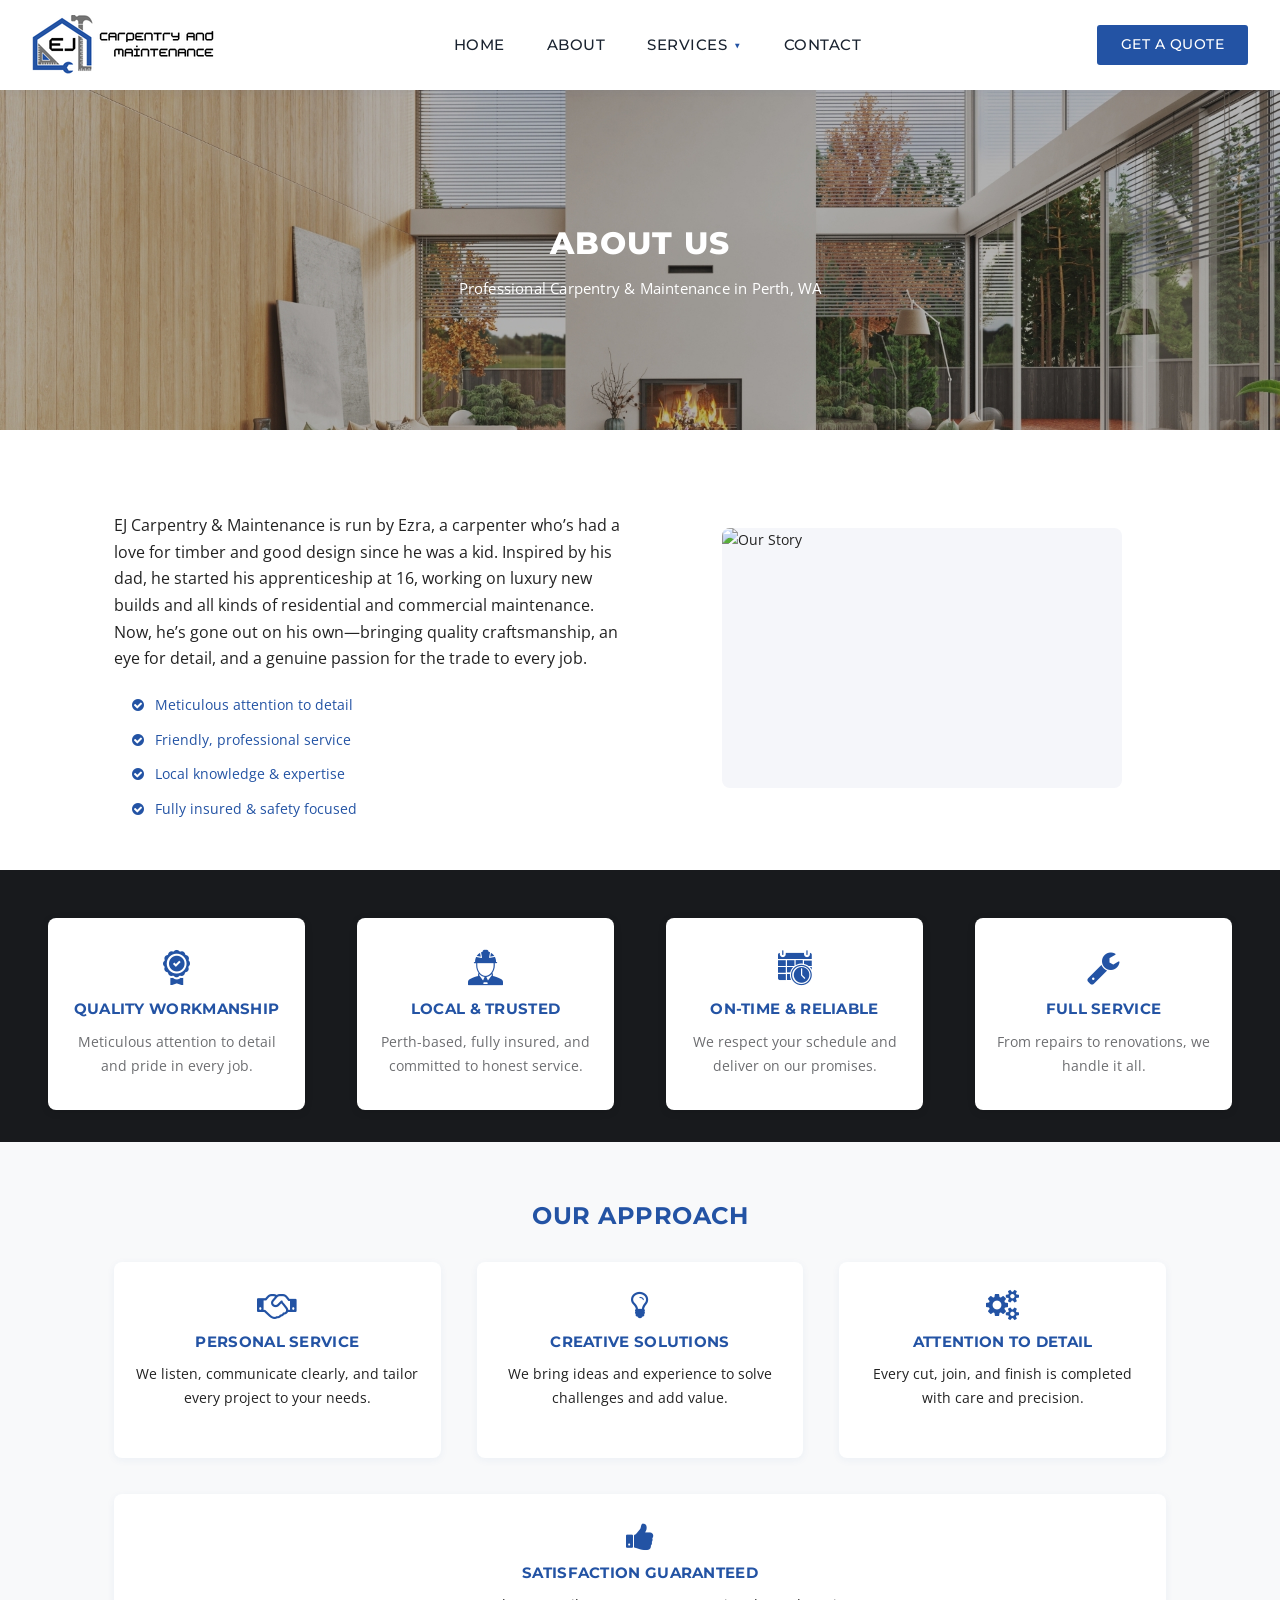
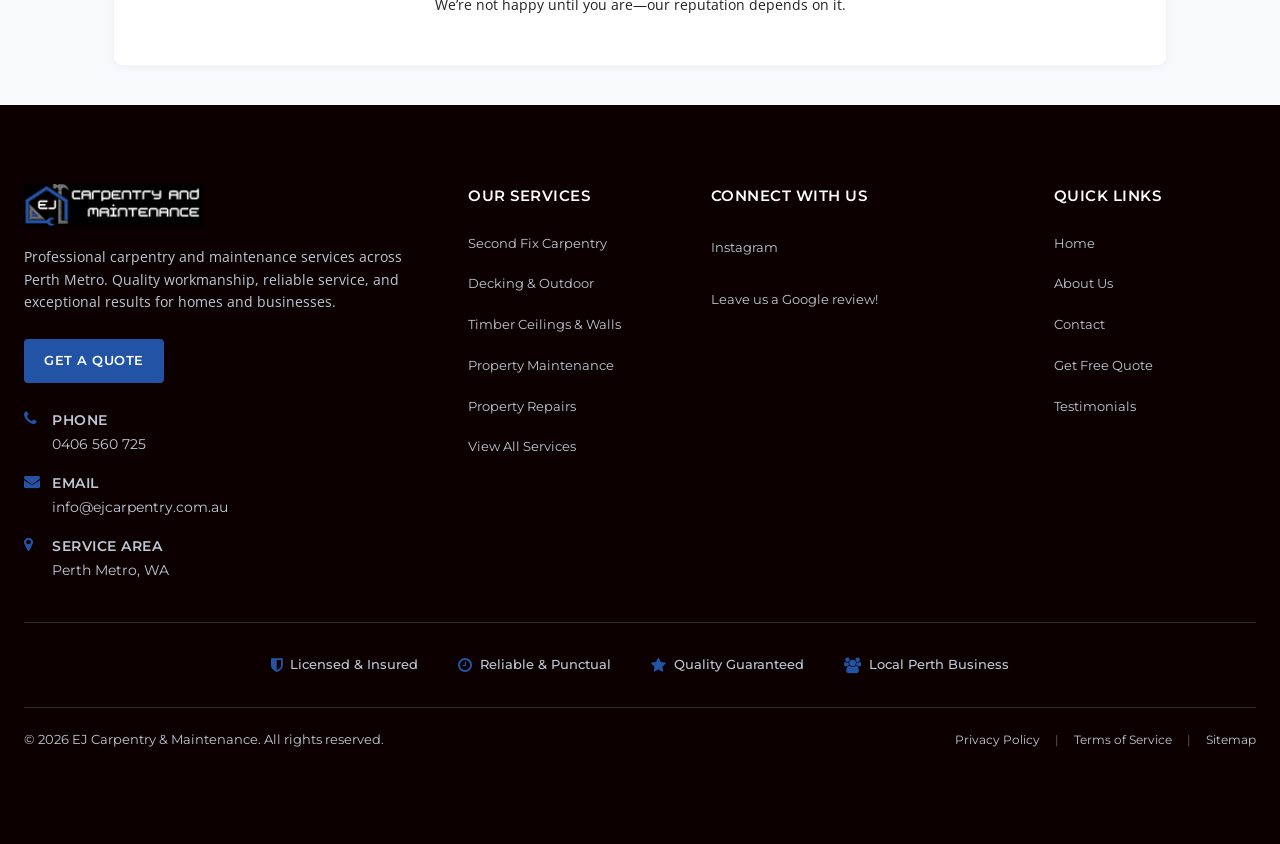
==== commit 506618e6: "Update page-about.html" ====
--- a/page-about.html
+++ b/page-about.html
@@ -118,8 +118,8 @@
                             <li><a href="page-services.html#decking">Decking</a></li>
                             <li><a href="page-services.html#timber">Timber Ceilings &amp; Walls</a></li>
                             <li><a href="page-services.html#maintenance">Property Maintenance</a></li>
-
-                            <li><a href="page-services.html#more">Second Fix Carpentry</a></li>
+                            <li><a href="page-services.html#second-fix">Second Fix Carpentry</a></li>
+                            <li><a href="page-services.html#more">More / Custom</a></li>
                         </ul>
                     </li>
 
@@ -211,9 +211,11 @@
                 <li><i class="fa fa-check-circle" style="color:#2353a4; margin-right:7px;"></i> Fully insured & safety focused</li>
             </ul>
         </div>
-        <div class="about-story-image" style="flex: 1 1 320px; min-width: 260px; display: flex; align-items: center; justify-content: center;">
-            <img src="assets/ezimg/home/370x250/Image2-370x250.jpg" alt="Our Story" style="width: 340px; height: 220px; object-fit: cover; border-radius: 8px; background: #f5f6fa;">
-        </div>
+            <div class="about-story-image" style="flex: 1.2 1 420px; min-width: 320px; display: flex; align-items: center; justify-content: center;">
+             <img src="assets/ezimg/home/370x250/Ezra Photos/resized/Alfresco.png" alt="Our Story" 
+                 style="width: 400px; height: 260px; object-fit: cover; border-radius: 8px; background: #f5f6fa;">
+            </div>
+
     </div>
 </div>
 
@@ -375,7 +377,7 @@
                 <ul class="footer-links-list">
                     <li><a href="index.html">Home</a></li>
                     <li><a href="page-about.html">About Us</a></li>
-                    <li><a href="page-projects.html">Our Projects</a></li>
+
                     <li><a href="page-contact.html">Contact</a></li>
                     <li><a href="#contact-form">Get Free Quote</a></li>
                     <li><a href="page-testimonial.html">Testimonials</a></li>
@@ -409,13 +411,13 @@
                 <div class="footer-copyright">
                     © <span id="footer-year"></span> EJ Carpentry & Maintenance. All rights reserved.
                 </div>
-                <div class="footer-legal">
-                    <a href="#">Privacy Policy</a>
-                    <span class="separator">|</span>
-                    <a href="#">Terms of Service</a>
-                    <span class="separator">|</span>
-                    <a href="#">Sitemap</a>
-                </div>
+                        <div class="footer-legal">
+                            <a href="privacy.html">Privacy Policy</a>
+                            <span class="separator">|</span>
+                            <a href="terms-conditions.html">Terms of Service</a>
+                            <span class="separator">|</span>
+                            <a href="sitemap.html">Sitemap</a>
+                        </div>
             </div>
         </div>
     </div>
@@ -738,13 +740,12 @@
                 <li><a href="page-services.html#decking">Decking</a></li>
                 <li><a href="page-services.html#timber">Timber Ceilings &amp; Walls</a></li>
                 <li><a href="page-services.html#maintenance">Property Maintenance</a></li>
-                <li><a href="page-services.html#repairs">Property Repairs</a></li>
-                <li><a href="page-services.html#more">And More</a></li>
+                <li><a href="page-services.html#more">More Services / Custom</a></li>
             </ul>
         </li>
-        <li><a href="page-projects.html">PROJECTS</a></li>
+
         <li><a href="page-contact.html">CONTACT</a></li>
-        <li class="mobile-quote-btn"><a href="#contact-form">GET A QUOTE</a></li>
+        <li class="mobile-quote-btn"><a href="page-contact.html">GET A QUOTE</a></li>
     `;
     document.querySelector('.custom-navbar-container').appendChild(mobileMenu);
     // Dropdown toggle for services
@@ -1066,4 +1067,4 @@
     });
 </script>
 </body>
-</html> +</html> 
--- a/assets/css/colors/color1.css
+++ b/assets/css/colors/color1.css
@@ -0,0 +1,23 @@
+/* EJ Carpentry & Maintenance Custom Colors */
+
+/* Accent Blue */
+.bg-accent, .themesflat-button.bg-accent, .text-accent, .themesflat-headings .sep.has-icon .icon-wrap > i, .themesflat-icon-box.accent-color .icon-wrap, .themesflat-pagination ul li .page-numbers:hover, .themesflat-pagination ul li .page-numbers.current, .themesflat-pagination .page-prev-next > li a:hover:after, .themesflat-tabs.style-1 .tab-content ul span.fa, .themesflat-testimonials .sep.has-width.accent-bg, .themesflat-headings .sep.has-width.accent-bg, .header-style-2 #main-nav > ul > li > a:after, .themesflat-icon-box.style-1.light-bg .icon-wrap:before, .themesflat-button.bg-white:hover:before, .themesflat-image-box.has-icon:hover .icon-wrap, .owl-theme .owl-nav [class*="owl-"], .custom .tp-bullet:hover, .custom .tp-bullet.selected, .custom.tparrows:hover, .themesflat-progress.style-1 .progress-animate, .themesflat-accordions.has-icon.iconstyle-2 .accordion-item.active .accordion-heading > .inner:before, .owl-theme .owl-dots .owl-dot:hover span, .owl-theme .owl-dots .owl-dot.active span, .themesflat-team.style-1 .socials li a:hover, .widget.widget_list .list-item > a:hover:before, .widget.widget_lastest_twitter li:hover .icon-wrap.has-width.w30, .comment-list.style-2 .comment-text .socials > a:hover, .themesflat-accordions.style-4 .accordion-item.active .accordion-heading, .themesflat-tabs.style-2 .tab-title .item-title.active, .themesflat-button.bg-light-white:hover:before, .flat-content-wrap .sep.has-width.accent-bg, .themesflat-testimonials.has-width.w35 .icon-wrap, .themesflat-price-table.style-1 .tag, .themesflat-price-table .sep.has-width.accent-bg, .has-effect-icon .elm-link a.icon-1:hover {
+  background-color: #3b59a1 !important;
+  color: #fff !important;
+}
+.text-accent { color: #3b59a1 !important; }
+.border-accent, textarea:focus, input[type="text"]:focus, input[type="password"]:focus, input[type="datetime"]:focus, input[type="datetime-local"]:focus, input[type="date"]:focus, input[type="month"]:focus, input[type="time"]:focus, input[type="week"]:focus, input[type="number"]:focus, input[type="email"]:focus, input[type="url"]:focus, input[type="search"]:focus, input[type="tel"]:focus, input[type="color"]:focus {
+  border-color: #3b59a1 !important;
+}
+
+/* Dark backgrounds for footer and banners */
+.bg-dark, #footer, #bottom { background-color: #1d1d1d !important; color: #fff !important; }
+
+/* Light backgrounds */
+.bg-light-grey, .bg-light { background-color: #f3f4f6 !important; color: #222 !important; }
+
+/* General text */
+body, p, .text-main { color: #222 !important; }
+
+/* Button hover */
+.themesflat-button.bg-accent:hover, .themesflat-button.bg-white:hover { background-color: #222 !important; color: #fff !important; border-color: #222 !important; }
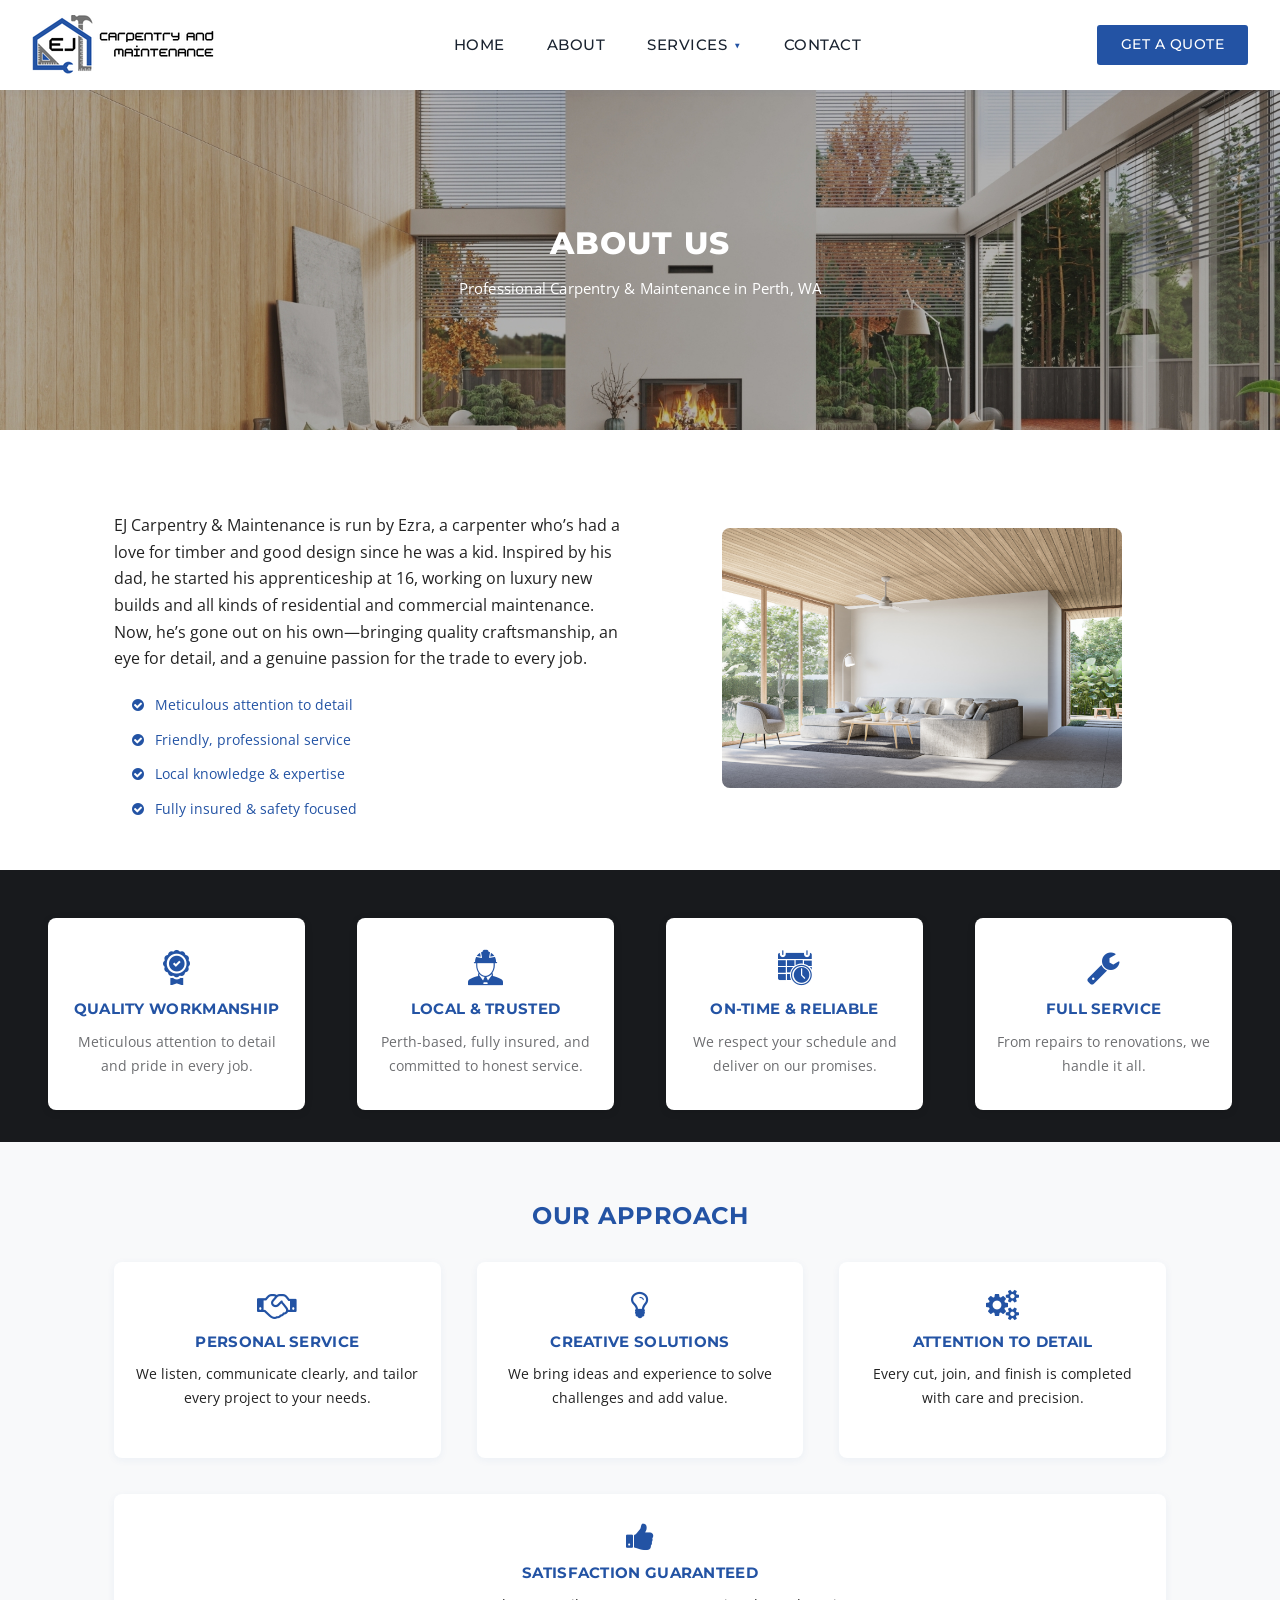
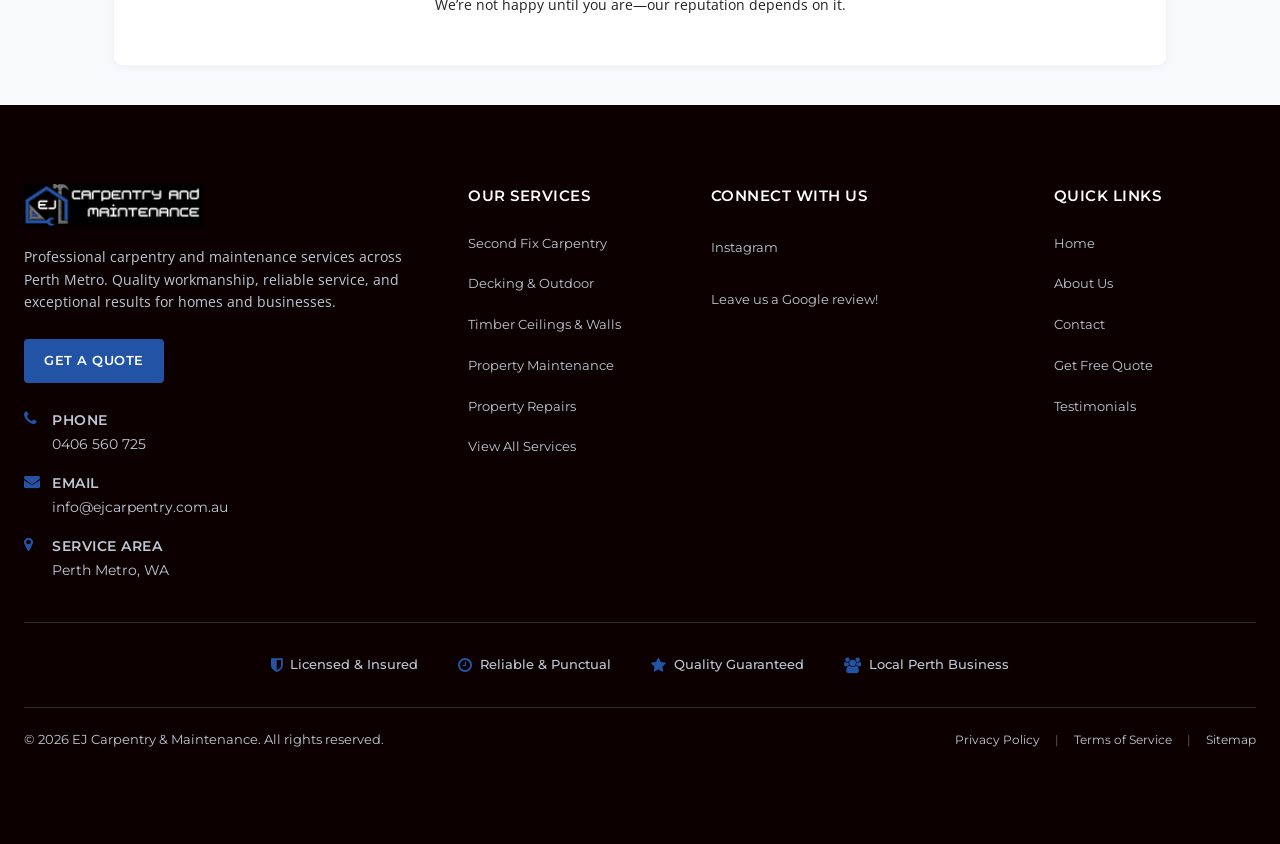
==== commit 2f76cb24: "Add files via upload" ====
--- a/page-about.html
+++ b/page-about.html
@@ -8,25 +8,54 @@
     <meta name="author" content="EJ Carpentry &amp; Maintenance">
     <meta name="description" content="Learn about EJ Carpentry &amp; Maintenance, your trusted local carpenter in Perth. Specializing in quality carpentry, property maintenance, decking, timber ceilings &amp; walls, and repairs for homes and businesses across Perth Metro. Reliable, professional, and fully insured.">
     <meta name="keywords" content="Perth carpentry, carpentry in Perth, local carpenter Perth, Perth carpenter, carpentry services Perth, property maintenance Perth, decking Perth, timber ceilings Perth, carpentry repairs Perth, EJ Carpentry, about EJ Carpentry, about Perth carpenter">
-    <link rel="canonical" href="https://www.ejcarpentry.com.au/page-about.html">
+
+    <!-- Indexing -->
+    <meta name="robots" content="index,follow,max-image-preview:large">
+    <link rel="canonical" href="https://ej-carpentry.com.au/page-about.html">
+    <link rel="alternate" hreflang="en-au" href="https://ej-carpentry.com.au/page-about.html">
+    <link rel="alternate" hreflang="x-default" href="https://ej-carpentry.com.au/page-about.html">
+
     <!-- Open Graph / Facebook -->
     <meta property="og:title" content="About EJ Carpentry &amp; Maintenance | Perth Carpentry Experts">
     <meta property="og:description" content="Meet your local Perth carpenter. Learn about our experience, values, and commitment to quality carpentry and property maintenance in Perth.">
     <meta property="og:type" content="website">
-    <meta property="og:url" content="https://www.ejcarpentry.com.au/page-about.html">
-    <meta property="og:image" content="https://www.ejcarpentry.com.au/assets/ezimg/logo/wlogo.png">
+    <meta property="og:locale" content="en_AU">
+    <meta property="og:site_name" content="EJ Carpentry &amp; Maintenance">
+    <meta property="og:url" content="https://ej-carpentry.com.au/page-about.html">
+    <meta property="og:image" content="https://ej-carpentry.com.au/assets/ezimg/home/hero/slider-1.jpg">
+    <meta property="og:image:alt" content="EJ Carpentry & Maintenance carpentry work in Perth">
     <!-- Twitter Card -->
     <meta name="twitter:card" content="summary_large_image">
     <meta name="twitter:title" content="About EJ Carpentry &amp; Maintenance | Perth Carpentry Experts">
     <meta name="twitter:description" content="Meet your local Perth carpenter. Learn about our experience, values, and commitment to quality carpentry and property maintenance in Perth.">
-    <meta name="twitter:image" content="https://www.ejcarpentry.com.au/assets/ezimg/logo/wlogo.png">
-    <!-- Favicon and Touch Icons  -->
+    <meta name="twitter:image" content="https://ej-carpentry.com.au/assets/ezimg/home/hero/slider-1.jpg">
+    <!-- Theme / Favicon and Touch Icons  -->
+    <meta name="theme-color" content="#0a0a0a">
     <link rel="shortcut icon" href="assets/img/ezfalcon.png">
     <link rel="apple-touch-icon-precomposed" href="assets/img/ezfalcon.png">
     <!-- Theme Style -->
     <link rel="stylesheet" type="text/css" href="style.css">
     <!-- Colors -->
     <link rel="stylesheet" type="text/css" href="assets/css/colors/color1.css" id="colors">
+
+    <!-- Schema.org (AboutPage + LocalBusiness) -->
+    <script type="application/ld+json">
+    {
+      "@context": "https://schema.org",
+      "@type": "AboutPage",
+      "url": "https://ej-carpentry.com.au/page-about.html",
+      "name": "About EJ Carpentry & Maintenance",
+      "mainEntity": {
+        "@type": ["LocalBusiness", "HomeAndConstructionBusiness"],
+        "name": "EJ Carpentry & Maintenance",
+        "url": "https://ej-carpentry.com.au/",
+        "image": "https://ej-carpentry.com.au/assets/ezimg/home/hero/slider-1.jpg",
+        "telephone": "+61406560725",
+        "areaServed": { "@type": "AdministrativeArea", "name": "Perth, WA" },
+        "address": { "@type": "PostalAddress", "addressLocality": "Perth", "addressRegion": "WA", "addressCountry": "AU" }
+      }
+    }
+    </script>
 </head>
 <body class="header-fixed page no-sidebar header-style-2 topbar-style-2 menu-has-search">
 
@@ -115,10 +144,10 @@
                         <a href="page-services.html">SERVICES</a>
                         <ul class="sub-menu">
                             <li><a href="page-services.html">All services</a></li>
-                            <li><a href="page-services.html#decking">Decking</a></li>
-                            <li><a href="page-services.html#timber">Timber Ceilings &amp; Walls</a></li>
-                            <li><a href="page-services.html#maintenance">Property Maintenance</a></li>
-                            <li><a href="page-services.html#second-fix">Second Fix Carpentry</a></li>
+                            <li><a href="page-decking.html">Decking</a></li>
+                            <li><a href="page-timber-ceilings-walls.html">Timber Ceilings &amp; Walls</a></li>
+                            <li><a href="page-property-maintenance.html">Property Maintenance</a></li>
+                            <li><a href="page-second-fix-carpentry.html">Second Fix Carpentry</a></li>
                             <li><a href="page-services.html#more">More / Custom</a></li>
                         </ul>
                     </li>
@@ -351,10 +380,10 @@
             <div class="footer-section services-section">
                 <h3 class="footer-heading">Our Services</h3>
                 <ul class="footer-services-list">
-                    <li><a href="page-services.html#second-fix">Second Fix Carpentry</a></li>
-                    <li><a href="page-services.html#decking">Decking & Outdoor</a></li>
-                    <li><a href="page-services.html#timber">Timber Ceilings & Walls</a></li>
-                    <li><a href="page-services.html#maintenance">Property Maintenance</a></li>
+                    <li><a href="page-second-fix-carpentry.html">Second Fix Carpentry</a></li>
+                    <li><a href="page-decking.html">Decking & Outdoor</a></li>
+                    <li><a href="page-timber-ceilings-walls.html">Timber Ceilings & Walls</a></li>
+                    <li><a href="page-property-maintenance.html">Property Maintenance</a></li>
                     <li><a href="page-services.html#repairs">Property Repairs</a></li>
                     <li><a href="page-services.html">View All Services</a></li>
                 </ul>
@@ -736,10 +765,10 @@
         <li class="services-dropdown">
             <a href="page-services.html" tabindex="0">SERVICES</a>
             <ul class="sub-menu">
-                <li><a href="page-services.html#second-fix">Second Fix Carpentry</a></li>
-                <li><a href="page-services.html#decking">Decking</a></li>
-                <li><a href="page-services.html#timber">Timber Ceilings &amp; Walls</a></li>
-                <li><a href="page-services.html#maintenance">Property Maintenance</a></li>
+                <li><a href="page-second-fix-carpentry.html">Second Fix Carpentry</a></li>
+                <li><a href="page-decking.html">Decking</a></li>
+                <li><a href="page-timber-ceilings-walls.html">Timber Ceilings &amp; Walls</a></li>
+                <li><a href="page-property-maintenance.html">Property Maintenance</a></li>
                 <li><a href="page-services.html#more">More Services / Custom</a></li>
             </ul>
         </li>
